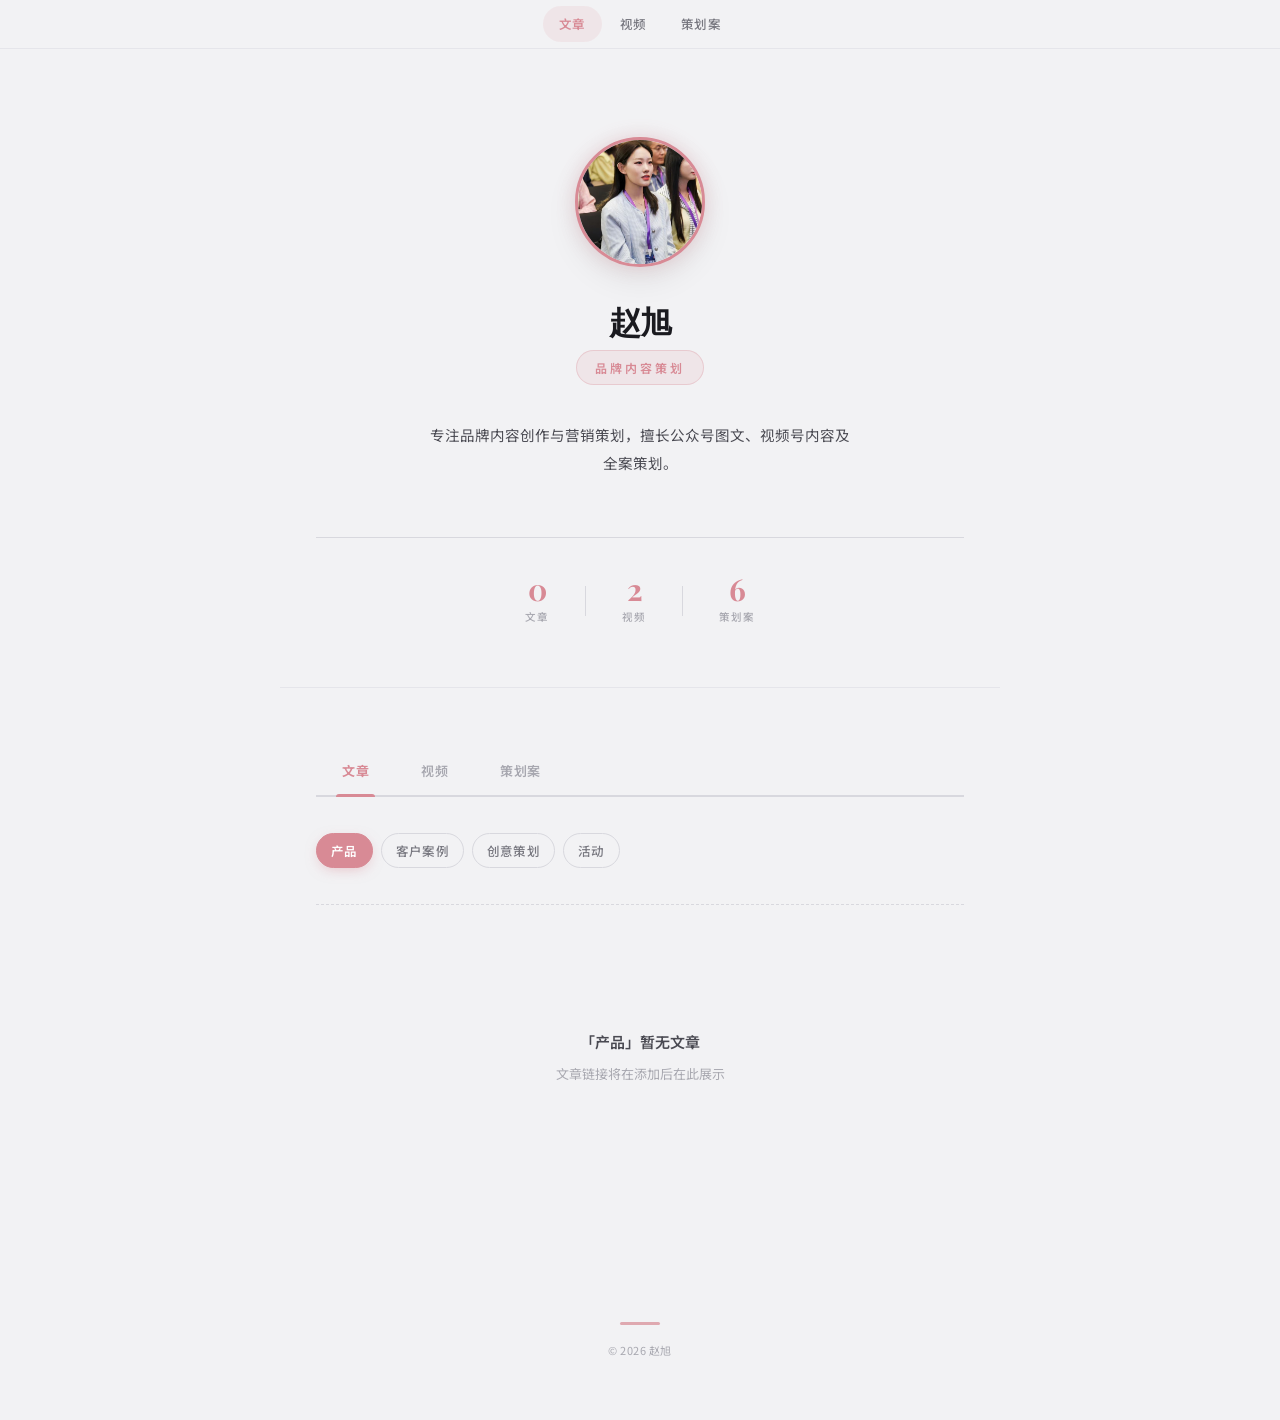
==== index.html @ 6a616c1f "文章模块改造为带4分类结构 数据结构（content.json）： - articles 数组 → articleCategories 数组 - 4 个分类：产品(product) / 客户案例(ca" ====
<!DOCTYPE html>
<html lang="zh-CN">
<head>
  <meta charset="UTF-8">
  <meta name="viewport" content="width=device-width, initial-scale=1.0">
  <meta name="theme-color" content="#F2F2F4">
  <meta name="color-scheme" content="light">
  <title>赵旭 — 个人作品集</title>
  <link rel="stylesheet" href="./css/style.css">
</head>
<body>

<!-- 导航栏 -->
<nav class="site-nav">
  <div class="site-nav__inner">
    <div class="site-nav__links" id="nav-links">
      <a href="#" class="active" data-section="articles">文章</a>
      <a href="#" data-section="videos">视频</a>
      <a href="#" data-section="plans">策划案</a>
    </div>
    <button class="site-nav__menu-btn" id="menu-btn" aria-label="菜单">
      <span></span><span></span><span></span>
    </button>
  </div>
</nav>

<!-- 个人介绍 -->
<header class="hero">
  <div class="hero__inner">
    <div class="hero__avatar" id="hero-avatar">
      <img src="" alt="赵旭" id="hero-avatar-img" style="display:none;">
      <span id="hero-avatar-text">赵</span>
    </div>
    <div class="hero__text">
      <h1 class="hero__name" id="hero-name">赵旭</h1>
      <p class="hero__title" id="hero-title">内容创作者</p>
    </div>
  </div>
  <p class="hero__bio" id="hero-bio">专注品牌内容创作与营销策划，擅长公众号图文、视频号内容及全案策划。</p>
  <div class="hero__stats">
    <div class="hero__stat">
      <span class="hero__stat-num" id="stat-articles">0</span>
      <span class="hero__stat-label">文章</span>
    </div>
    <div class="hero__stat-divider"></div>
    <div class="hero__stat">
      <span class="hero__stat-num" id="stat-videos">0</span>
      <span class="hero__stat-label">视频</span>
    </div>
    <div class="hero__stat-divider"></div>
    <div class="hero__stat">
      <span class="hero__stat-num" id="stat-plans">0</span>
      <span class="hero__stat-label">策划案</span>
    </div>
  </div>
</header>

<!-- 分割线 -->
<div class="divider"></div>

<!-- 主内容区 -->
<main class="main-content">

  <!-- 分类标签栏 -->
  <div class="tab-bar" id="tab-bar">
    <button class="tab-btn active" data-tab="articles">文章</button>
    <button class="tab-btn" data-tab="videos">视频</button>
    <button class="tab-btn" data-tab="plans">策划案</button>
  </div>

  <!-- 内容列表 -->
  <div class="content-section active" id="section-articles">
    <div class="subtab-bar" id="subtab-bar-articles"></div>
    <div class="content-grid" id="grid-articles"></div>
    <div class="empty-state" id="empty-articles">
      <h3 class="empty-state__title">暂无文章</h3>
      <p class="empty-state__desc">文章链接将在添加后在此展示</p>
    </div>
  </div>

  <div class="content-section" id="section-videos">
    <div class="content-grid content-grid--video" id="grid-videos"></div>
    <div class="empty-state" id="empty-videos">
      <h3 class="empty-state__title">暂无视频</h3>
      <p class="empty-state__desc">视频作品将在添加后在此展示</p>
    </div>
  </div>

  <div class="content-section" id="section-plans">
    <div class="content-grid" id="grid-plans"></div>
    <div class="empty-state" id="empty-plans">
      <h3 class="empty-state__title">暂无策划案</h3>
      <p class="empty-state__desc">策划案文档将在添加后在此展示</p>
    </div>
  </div>

</main>

<!-- 页脚 -->
<footer class="site-footer">
  <p>&copy; 2026 赵旭</p>
</footer>

<!-- 视频播放弹窗 -->
<div class="modal" id="video-modal">
  <div class="modal__overlay"></div>
  <div class="modal__container modal__container--video">
    <button class="modal__close" id="video-modal-close">&times;</button>
    <div class="modal__video-wrap">
      <video id="video-player" controls playsinline></video>
    </div>
    <div class="modal__info">
      <h3 class="modal__title" id="video-modal-title"></h3>
      <p class="modal__desc" id="video-modal-desc"></p>
    </div>
  </div>
</div>

<!-- PDF 查看弹窗 -->
<div class="modal" id="pdf-modal">
  <div class="modal__overlay"></div>
  <div class="modal__container modal__container--pdf">
    <button class="modal__close" id="pdf-modal-close">&times;</button>
    <div class="modal__pdf-wrap">
      <iframe id="pdf-viewer" title="PDF查看器"></iframe>
    </div>
    <div class="modal__info">
      <h3 class="modal__title" id="pdf-modal-title"></h3>
      <a class="modal__download-btn" id="pdf-download-btn" download>下载 PDF</a>
    </div>
  </div>
</div>

<script src="./js/app.js"></script>
</body>
</html>
---- css/style.css ----
@import url('https://fonts.googleapis.com/css2?family=Noto+Sans+SC:wght@300;400;500;600;700&family=Playfair+Display:ital,wght@0,500;0,600;0,700;1,400&display=swap');

/* ================================================
   赵旭个人作品集 — 浅灰 · 灰粉 · 莫兰迪
   配色灵感：pudding.cool 灰粉系
   ================================================ */
:root {
  /* 背景 — 浅灰（不用纯白，更柔和有层次） */
  --bg:           #F2F2F4;
  --bg-card:      #FFFFFF;
  --bg-hover:     #FAFAFC;
  --bg-tag:       #ECECF0;

  /* 文字 — 深色 */
  --text-1:       #1A1A1F;
  --text-2:       #4A4A52;
  --text-3:       #787880;
  --text-4:       #A8A8B0;

  /* 强调色 — 灰粉/脏粉 */
  --accent:       #D88A95;       /* 主灰粉（在浅底上稍深一些更显眼） */
  --accent-hover: #C77B86;       /* 深一点的灰粉 */
  --accent-soft:  rgba(216, 138, 149, 0.12);
  --accent-glow:  rgba(216, 138, 149, 0.30);
  --accent-light: #E8A4AE;       /* 浅一点的灰粉 */

  /* 边框 — 浅灰 */
  --border:       #D8D8DE;
  --border-light: #E5E5EA;

  /* 圆角 */
  --r-sm: 3px; --r-md: 8px; --r-lg: 12px;

  /* 间距 */
  --gap-xs: 4px; --gap-sm: 18px; --gap-md: 36px; --gap-lg: 60px; --gap-xl: 88px;

  /* 字体 */
  --font-sans: 'Noto Sans SC', -apple-system, BlinkMacSystemFont, 'Segoe UI', sans-serif;
  --font-display: 'Playfair Display', 'Noto Serif SC', Georgia, serif;

  --max-w: 720px;
  --nav-h: 48px;
}

*, *::before, *::after { margin: 0; padding: 0; box-sizing: border-box; }
html { scroll-behavior: smooth; font-size: 16px; }
body {
  font-family: var(--font-sans);
  background: var(--bg);
  color: var(--text-1);
  line-height: 1.75;
  -webkit-font-smoothing: antialiased;
  -moz-osx-font-smoothing: grayscale;
  min-height: 100vh;
}

/* ================================================
   导航 — 浅灰毛玻璃 + 灰粉品牌色
   ================================================ */
.site-nav {
  position: sticky; top: 0; z-index: 100;
  background: rgba(242, 242, 244, 0.88);
  backdrop-filter: blur(24px) saturate(180%);
  -webkit-backdrop-filter: blur(24px) saturate(180%);
  border-bottom: 1px solid var(--border-light);
}
.site-nav__inner {
  max-width: var(--max-w); margin: 0 auto;
  padding: 0 var(--gap-md); height: var(--nav-h);
  display: flex; align-items: center; justify-content: center;
  position: relative;
}
.site-nav__brand {
  font-size: 13px; font-weight: 700;
  color: var(--accent); text-decoration: none;
  letter-spacing: 1.5px;
  text-transform: uppercase;
}
.site-nav__links { display: flex; align-items: center; gap: 2px; }
.site-nav__links a {
  font-size: 12.5px; font-weight: 500;
  color: var(--text-3); text-decoration: none;
  padding: 7px 16px; border-radius: 999px;
  transition: all 0.25s cubic-bezier(0.4, 0, 0.2, 1);
  letter-spacing: 0.5px;
}
.site-nav__links a:hover { color: var(--text-1); }
.site-nav__links a.active {
  color: var(--accent); font-weight: 600;
  background: var(--accent-soft);
}

/* 汉堡菜单 */
.site-nav__menu-btn {
  display: none; flex-direction: column; gap: 5px;
  background: none; border: none; cursor: pointer; padding: 4px;
  position: absolute; right: var(--gap-md); top: 50%; transform: translateY(-50%);
}
.site-nav__menu-btn span {
  display: block; width: 16px; height: 1.5px;
  background: var(--accent); border-radius: 1px;
  transition: all 0.25s;
}

/* ================================================
   Hero — 居中 · 大头像 · 灰粉点缀
   ================================================ */
.hero {
  max-width: var(--max-w); margin: 0 auto;
  padding: var(--gap-xl) var(--gap-md) var(--gap-lg);
  text-align: center;
  position: relative;
}
.hero__avatar {
  width: 130px; height: 130px; border-radius: 50%;
  overflow: hidden;
  margin: 0 auto var(--gap-md);
  border: 3px solid var(--accent);
  box-shadow: 0 0 18px rgba(216, 138, 149, 0.30), 0 12px 32px rgba(0, 0, 0, 0.08);
  background: var(--bg-tag);
  display: flex; align-items: center; justify-content: center;
  flex-shrink: 0;
  transition: transform 0.4s cubic-bezier(0.34, 1.56, 0.64, 1), box-shadow 0.4s ease;
  position: relative;
}
.hero__avatar:hover {
  transform: scale(1.05);
  box-shadow: 0 0 28px rgba(216, 138, 149, 0.45), 0 18px 40px rgba(0, 0, 0, 0.12);
}
.hero__avatar img {
  width: 100%; height: 100%; object-fit: cover; display: block;
}
.hero__avatar span {
  font-size: 38px; font-weight: 600; color: var(--text-3);
  font-family: var(--font-display);
}
.hero__name {
  font-size: 32px; font-weight: 700; letter-spacing: -0.8px;
  line-height: 1.15; margin-bottom: 10px;
  font-family: var(--font-display);
  color: var(--text-1);
}
.hero__title {
  font-size: 12px; font-weight: 600; color: var(--accent);
  letter-spacing: 3px;
  text-transform: uppercase;
  margin-bottom: var(--gap-md);
  display: inline-block;
  padding: 6px 18px;
  background: var(--accent-soft);
  border-radius: 999px;
  border: 1px solid var(--accent-glow);
}
.hero__bio {
  font-size: 14.5px; line-height: 1.95; color: var(--text-2);
  max-width: 420px;
  margin: 0 auto;
}
.hero__stats {
  display: flex; align-items: center; justify-content: center; gap: var(--gap-md);
  margin-top: var(--gap-lg);
  padding-top: var(--gap-md);
  border-top: 1px solid var(--border);
}
.hero__stat {
  display: flex; flex-direction: column; align-items: center; gap: 4px;
}
.hero__stat-num {
  font-size: 30px; font-weight: 700; color: var(--accent);
  letter-spacing: -1.5px; line-height: 1;
  font-family: var(--font-display);
}
.hero__stat-label {
  font-size: 10.5px; color: var(--text-4); font-weight: 500;
  letter-spacing: 1px;
  text-transform: uppercase;
}
.hero__stat-divider {
  width: 1px; height: 30px; background: var(--border);
}

/* 分割线 */
.divider {
  max-width: var(--max-w); margin: 0 auto;
  padding: 0 var(--gap-md);
  border-top: 1px solid var(--border-light);
}

/* ================================================
   标签栏
   ================================================ */
.main-content {
  max-width: var(--max-w); margin: 0 auto;
  padding: 0 var(--gap-md) var(--gap-xl);
}
.tab-bar {
  display: flex; gap: 0;
  margin-top: var(--gap-lg); margin-bottom: var(--gap-md);
  border-bottom: 2px solid var(--border);
}
.tab-btn {
  padding: 13px 26px 15px;
  border: none; background: none;
  font-size: 13px; font-weight: 600;
  color: var(--text-4); cursor: pointer;
  transition: all 0.25s cubic-bezier(0.4, 0, 0.2, 1);
  font-family: var(--font-sans);
  position: relative; letter-spacing: 0.5px;
}
.tab-btn:hover { color: var(--text-2); }
.tab-btn.active {
  color: var(--accent); font-weight: 700;
}
.tab-btn.active::after {
  content: ''; position: absolute;
  bottom: -2px; left: 20px; right: 20px;
  height: 3px; background: var(--accent);
  border-radius: 3px 3px 0 0;
}

/* ================================================
   文章二级分类 tab
   ================================================ */
.subtab-bar {
  display: flex; flex-wrap: wrap; gap: 8px;
  margin-top: var(--gap-md); margin-bottom: var(--gap-md);
  padding-bottom: var(--gap-md);
  border-bottom: 1px dashed var(--border);
}
.subtab-btn {
  display: inline-flex; align-items: center; gap: 6px;
  padding: 7px 14px;
  border: 1px solid var(--border);
  background: var(--card-bg);
  border-radius: 999px;
  font-size: 12.5px; font-weight: 500;
  color: var(--text-3); cursor: pointer;
  font-family: var(--font-sans);
  letter-spacing: 0.3px;
  transition: all 0.22s cubic-bezier(0.4, 0, 0.2, 1);
}
.subtab-btn:hover {
  color: var(--text-1);
  border-color: var(--text-4);
}
.subtab-btn.active {
  color: #fff;
  background: var(--accent);
  border-color: var(--accent);
  font-weight: 600;
  box-shadow: 0 4px 14px -4px rgba(216, 138, 149, 0.55);
}
.subtab-btn__count {
  display: inline-flex; align-items: center; justify-content: center;
  min-width: 18px; height: 18px; padding: 0 5px;
  font-size: 10.5px; font-weight: 700;
  border-radius: 999px;
  background: rgba(0, 0, 0, 0.06);
  color: var(--text-3);
}
.subtab-btn.active .subtab-btn__count {
  background: rgba(255, 255, 255, 0.32);
  color: #fff;
}

/* ================================================
   内容区
   ================================================ */
.content-section { display: none; }
.content-section.active { display: block; animation: fadeIn 0.4s ease-out; }
@keyframes fadeIn {
  from { opacity: 0; transform: translateY(10px); }
  to   { opacity: 1; transform: translateY(0); }
}
.content-grid {
  display: flex; flex-direction: column; gap: 0;
}
.content-grid--video {
  display: grid;
  grid-template-columns: repeat(2, 1fr);
  gap: var(--gap-sm);
}

/* ================================================
   文章卡片
   ================================================ */
.article-card {
  display: flex; align-items: flex-start; gap: var(--gap-sm);
  padding: calc(var(--gap-sm) + 4px) 0;
  border-bottom: 1px solid var(--border-light);
  cursor: pointer; transition: all 0.25s cubic-bezier(0.4, 0, 0.2, 1);
  text-decoration: none; color: inherit;
}
.article-card:last-child { border-bottom: none; }
.article-card:hover {
  background: var(--bg-hover);
  margin: 0 calc(-1 * var(--gap-sm));
  padding-left: var(--gap-sm);
  padding-right: var(--gap-sm);
  border-radius: var(--r-sm);
  border-color: transparent;
  box-shadow: 0 4px 16px rgba(216, 138, 149, 0.10);
}
.article-card__cover {
  width: 76px; height: 76px; border-radius: var(--r-sm);
  background: linear-gradient(135deg, var(--bg-tag), rgba(216, 138, 149, 0.06));
  display: flex; align-items: center; justify-content: center;
  font-size: 22px; flex-shrink: 0; overflow: hidden;
  border: 1px solid var(--border-light);
}
.article-card__cover img {
  width: 100%; height: 100%; object-fit: cover;
}
.article-card__body { flex: 1; min-width: 0; }
.article-card__title {
  font-size: 14.5px; font-weight: 600; line-height: 1.55;
  margin-bottom: 5px; color: var(--text-1);
  transition: color 0.2s;
}
.article-card:hover .article-card__title { color: var(--accent); }
.article-card__desc {
  font-size: 12.5px; color: var(--text-3); line-height: 1.65;
  overflow: hidden; display: -webkit-box; -webkit-line-clamp: 2; -webkit-box-orient: vertical;
}
.article-card__date {
  font-size: 11px; color: var(--accent); margin-top: 8px;
  letter-spacing: 0.3px;
  font-weight: 600;
}
.article-card__arrow {
  font-size: 18px; color: var(--accent); flex-shrink: 0;
  margin-top: 22px; opacity: 0.5;
  transition: all 0.3s cubic-bezier(0.4, 0, 0.2, 1);
}
.article-card:hover .article-card__arrow { opacity: 1; transform: translateX(4px); }

/* ================================================
   视频卡片
   ================================================ */
.video-card {
  background: var(--bg-card);
  border-radius: var(--r-md);
  overflow: hidden; cursor: pointer;
  transition: all 0.3s cubic-bezier(0.4, 0, 0.2, 1);
  border: 1px solid var(--border-light);
}
.video-card:hover {
  border-color: var(--accent);
  box-shadow: 0 8px 28px rgba(0, 0, 0, 0.06), 0 0 0 1px var(--accent), 0 0 24px rgba(216, 138, 149, 0.15);
  transform: translateY(-4px);
}
.video-card__preview {
  position: relative; aspect-ratio: 16/9;
  background: linear-gradient(135deg, var(--bg-tag), rgba(216, 138, 149, 0.05)); overflow: hidden;
}
.video-card__preview img { width: 100%; height: 100%; object-fit: cover; }
.video-card__play {
  position: absolute; top: 50%; left: 50%; transform: translate(-50%, -50%);
  width: 52px; height: 52px; border-radius: 50%;
  background: var(--accent);
  display: flex; align-items: center; justify-content: center;
  box-shadow: 0 4px 20px rgba(216, 138, 149, 0.45);
  transition: all 0.3s cubic-bezier(0.4, 0, 0.2, 1);
}
.video-card__play::after {
  content: ''; display: block;
  width: 0; height: 0; border-style: solid;
  border-width: 9px 0 9px 16px;
  border-color: transparent transparent transparent #fff;
  margin-left: 3px;
}
.video-card:hover .video-card__play {
  transform: translate(-50%, -50%) scale(1.15);
  background: var(--accent-hover);
  box-shadow: 0 6px 28px rgba(216, 138, 149, 0.55);
}
.video-card__duration {
  position: absolute; bottom: 8px; right: 8px;
  background: var(--accent); color: #fff;
  font-size: 11px; font-weight: 700; padding: 3px 8px;
  border-radius: 3px; letter-spacing: 0.3px;
}
.video-card__body { padding: 14px 16px 16px; }
.video-card__title {
  font-size: 13.5px; font-weight: 600; line-height: 1.5;
  overflow: hidden; display: -webkit-box; -webkit-line-clamp: 2; -webkit-box-orient: vertical;
  margin-bottom: 6px;
  color: var(--text-1);
}
.video-card__date { font-size: 11px; color: var(--accent); font-weight: 600; letter-spacing: 0.3px; }

/* ================================================
   策划案卡片
   ================================================ */
.plan-card {
  display: flex; align-items: center; gap: var(--gap-sm);
  padding: calc(var(--gap-sm) + 4px) 0;
  border-bottom: 1px solid var(--border-light);
  cursor: pointer; transition: all 0.25s cubic-bezier(0.4, 0, 0.2, 1);
}
.plan-card:last-child { border-bottom: none; }
.plan-card:hover {
  background: var(--bg-hover);
  margin: 0 calc(-1 * var(--gap-sm));
  padding-left: var(--gap-sm);
  padding-right: var(--gap-sm);
  border-radius: var(--r-sm);
  border-color: transparent;
  box-shadow: 0 4px 16px rgba(216, 138, 149, 0.08);
}
.plan-card__icon {
  width: 44px; height: 44px; border-radius: var(--r-sm);
  background: linear-gradient(135deg, var(--accent-soft), rgba(216, 138, 149, 0.10));
  display: flex; align-items: center; justify-content: center;
  font-size: 17px; flex-shrink: 0;
  transition: all 0.25s;
  border: 1px solid var(--accent-glow);
}
.plan-card:hover .plan-card__icon { background: var(--accent-soft); border-color: var(--accent); transform: scale(1.05); }
.plan-card__body { flex: 1; min-width: 0; }
.plan-card__title {
  font-size: 14.5px; font-weight: 600; line-height: 1.45;
  overflow: hidden; white-space: nowrap; text-overflow: ellipsis;
  transition: color 0.2s;
  color: var(--text-1);
}
.plan-card:hover .plan-card__title { color: var(--accent); }
.plan-card__desc {
  font-size: 12.5px; color: var(--text-3); line-height: 1.5;
  overflow: hidden; white-space: nowrap; text-overflow: ellipsis;
}
.plan-card__meta { flex-shrink: 0; display: flex; flex-direction: column; align-items: flex-end; gap: 5px; }
.plan-card__date { font-size: 11px; color: var(--accent); font-weight: 600; letter-spacing: 0.3px; }
.plan-card__badge {
  font-size: 9.5px; font-weight: 800; letter-spacing: 1.2px;
  color: #fff; background: var(--accent);
  padding: 4px 12px; border-radius: 999px;
  text-transform: uppercase;
  box-shadow: 0 2px 8px rgba(216, 138, 149, 0.35);
}
.plan-card__arrow {
  font-size: 18px; color: var(--accent); flex-shrink: 0;
  opacity: 0.4; transition: all 0.3s cubic-bezier(0.4, 0, 0.2, 1);
}
.plan-card:hover .plan-card__arrow { opacity: 1; transform: translateX(4px); }

/* ================================================
   空状态
   ================================================ */
.empty-state {
  text-align: center; padding: var(--gap-xl) var(--gap-md);
}
.empty-state__title {
  font-size: 15px; font-weight: 600;
  margin-bottom: 8px; color: var(--text-2);
}
.empty-state__desc {
  font-size: 13px; color: var(--text-4);
}

/* ================================================
   弹窗
   ================================================ */
.modal {
  display: none; position: fixed; inset: 0;
  z-index: 200; align-items: center; justify-content: center;
  padding: var(--gap-md);
}
.modal.show { display: flex !important; }
.modal__overlay {
  position: absolute; inset: 0;
  background: rgba(40, 40, 50, 0.45);
  backdrop-filter: blur(12px);
  -webkit-backdrop-filter: blur(12px);
}
.modal__container {
  position: relative; z-index: 1;
  background: var(--bg-card);
  border-radius: var(--r-lg);
  width: 100%; max-width: 760px;
  animation: modalIn 0.35s cubic-bezier(0.4, 0, 0.2, 1);
  box-shadow: 0 32px 80px rgba(0, 0, 0, 0.18), 0 0 0 1px var(--border-light);
  overflow: hidden;
}
.modal__container--pdf { max-width: 860px; }
@keyframes modalIn {
  from { transform: translateY(20px) scale(0.97); opacity: 0; }
  to   { transform: translateY(0) scale(1); opacity: 1; }
}
.modal__close {
  position: absolute; top: 12px; right: 12px; z-index: 10;
  width: 36px; height: 36px; border-radius: 50%;
  background: var(--accent); border: none;
  color: #fff; font-size: 18px;
  cursor: pointer; transition: all 0.2s;
  display: flex; align-items: center; justify-content: center;
  box-shadow: 0 2px 12px rgba(216, 138, 149, 0.35);
}
.modal__close:hover { background: var(--accent-hover); transform: scale(1.1); }
.modal__video-wrap { width: 100%; aspect-ratio: 16/9; background: #000; }
.modal__video-wrap video { width: 100%; height: 100%; object-fit: contain; }
.modal__pdf-wrap { width: 100%; height: 72vh; background: #f5f5f7; }
.modal__pdf-wrap iframe { width: 100%; height: 100%; border: none; }
.modal__info {
  padding: var(--gap-sm) var(--gap-md);
  border-top: 1px solid var(--border-light);
  display: flex; align-items: center; justify-content: space-between;
}
.modal__title {
  font-size: 14px; font-weight: 600;
  overflow: hidden; white-space: nowrap; text-overflow: ellipsis;
  color: var(--text-1);
}
.modal__desc { font-size: 13px; color: var(--text-3); }
.modal__download-btn {
  display: inline-flex; align-items: center; gap: 4px;
  padding: 8px 20px; border-radius: 999px;
  font-size: 12px; font-weight: 700;
  background: var(--accent); color: #fff;
  text-decoration: none; transition: all 0.25s;
  white-space: nowrap; letter-spacing: 0.5px;
  box-shadow: 0 2px 12px rgba(216, 138, 149, 0.35);
}
.modal__download-btn:hover {
  background: var(--accent-hover);
  box-shadow: 0 4px 20px rgba(216, 138, 149, 0.5);
  transform: translateY(-1px);
}

/* ================================================
   页脚
   ================================================ */
.site-footer {
  max-width: var(--max-w); margin: 0 auto;
  padding: var(--gap-lg) var(--gap-md);
  color: var(--text-4); font-size: 11px;
  text-align: center;
  letter-spacing: 0.5px;
}
.site-footer::before {
  content: '';
  display: block;
  width: 40px; height: 3px;
  background: var(--accent);
  border-radius: 2px;
  margin: 0 auto 16px;
  opacity: 0.7;
}

/* ================================================
   响应式 — 多断点精细适配
   断点策略：
   - ≤480px: 小手机（紧凑布局）
   - 481-768px: 标准手机/大手机（单列视频）
   - 769-1024px: 平板（视频2列、加宽容器）
   - ≥1025px: 桌面（容器居中 720px）
   ================================================ */

/* ---- 平板及以下：导航变汉堡菜单 ---- */
@media (max-width: 768px) {
  :root {
    --max-w: 100%;
    --gap-xl: 56px;
    --gap-lg: 40px;
    --gap-md: 22px;
    --gap-sm: 14px;
    --nav-h: 50px;
  }
  .main-content { padding: 0 var(--gap-sm) var(--gap-xl); }
  .hero { padding: var(--gap-lg) var(--gap-sm) var(--gap-md); }
  .divider { padding: 0 var(--gap-sm); }

  /* 导航移动端 — 汉堡菜单 */
  .site-nav__links {
    display: none; position: absolute;
    top: var(--nav-h); left: 0; right: 0;
    background: rgba(242, 242, 244, 0.98);
    backdrop-filter: blur(24px);
    -webkit-backdrop-filter: blur(24px);
    flex-direction: column; padding: 12px 20px;
    border-bottom: 1px solid var(--border);
    box-shadow: 0 8px 24px rgba(0, 0, 0, 0.05);
  }
  .site-nav__links.open { display: flex; }
  .site-nav__links a { padding: 13px 4px; width: 100%; border-radius: 0; font-size: 14px; }
  .site-nav__links a:not(:last-child) { border-bottom: 1px solid var(--border-light); }
  .site-nav__links a.active { background: transparent; color: var(--accent); }
  .site-nav__menu-btn { display: flex; }

  /* Hero 移动端 */
  .hero__avatar { width: 110px; height: 110px; border-width: 2.5px; }
  .hero__avatar span { font-size: 32px; }
  .hero__name { font-size: 26px; }
  /* bio 字号随屏宽自适应，保证 28 字单行不换行 */
  .hero__bio {
    font-size: clamp(12px, 3.4vw, 13.5px);
    letter-spacing: -0.3px;
    line-height: 1.7;
    white-space: nowrap;          /* 强制单行 */
    max-width: none;             /* 移除 420px 限制 */
  }
  .hero__stats { gap: var(--gap-md); flex-wrap: wrap; }
  .hero__stat-num { font-size: 26px; }

  /* 视频单列 */
  .content-grid--video { grid-template-columns: 1fr; }

  /* 文章卡片移动端 */
  .article-card__cover { width: 64px; height: 64px; }
  .article-card__title { font-size: 14px; }
  .article-card__arrow { display: none; }

  /* 策划案移动端 */
  .plan-card__icon { width: 40px; height: 40px; font-size: 16px; }
  .plan-card__arrow { display: none; }

  /* 标签栏 — 平铺宽度 */
  .tab-btn { flex: 1; padding: 13px 12px 15px; }

  /* 弹窗全屏 */
  .modal { padding: 0; }
  .modal__container {
    max-width: 100%;
    border-radius: 0;
    height: 100vh;
  }
  .modal__container--video { height: auto; }
  .modal__info { padding: 14px 16px; flex-direction: column; align-items: flex-start; gap: 10px; }
  .modal__title { font-size: 15px; white-space: normal; }

  /* 二级分类 tab 移动端 */
  .subtab-bar { gap: 6px; margin-top: var(--gap-md); }
  .subtab-btn { padding: 6px 12px; font-size: 12px; }
  .subtab-btn__count { min-width: 16px; height: 16px; font-size: 10px; }
}

/* ---- 小手机（≤480px）— 更紧凑 ---- */
@media (max-width: 480px) {
  :root {
    --gap-xl: 44px;
    --gap-lg: 32px;
    --gap-md: 18px;
    --gap-sm: 12px;
    --nav-h: 48px;
  }
  /* 头像更小 */
  .hero__avatar { width: 96px; height: 96px; border-width: 2px; }
  .hero__avatar span { font-size: 28px; }
  .hero__name { font-size: 23px; letter-spacing: -0.5px; }
  .hero__title { font-size: 11px; padding: 5px 14px; letter-spacing: 2.5px; }
  /* 小手机更紧凑 — bio 28字必须单行不换行，字号继续缩 */
  .hero__bio {
    font-size: clamp(11px, 3.4vw, 12.5px);
    letter-spacing: -0.4px;
    line-height: 1.65;
    white-space: nowrap;
    max-width: none;
  }
  .hero__stat-num { font-size: 22px; }
  .hero__stat-label { font-size: 10px; }
  .hero__stats { gap: var(--gap-sm); }

  /* 导航品牌名稍小 */
  .site-nav__brand { font-size: 12px; letter-spacing: 1.2px; }
  .site-nav__inner { padding: 0 var(--gap-sm); }

  /* 标签栏字体 */
  .tab-btn { font-size: 12.5px; padding: 11px 8px 13px; letter-spacing: 0.3px; }
  .tab-btn.active::after { left: 12px; right: 12px; }

  /* 文章卡片紧凑 */
  .article-card { padding: 14px 0; gap: 12px; }
  .article-card__cover { width: 56px; height: 56px; }
  .article-card__title { font-size: 13.5px; line-height: 1.5; }
  .article-card__desc { font-size: 12px; -webkit-line-clamp: 2; }
  .article-card__date { font-size: 10.5px; }

  /* 视频卡片紧凑 */
  .video-card__body { padding: 11px 12px 13px; }
  .video-card__title { font-size: 13px; }
  .video-card__date { font-size: 10.5px; }
  .video-card__play { width: 44px; height: 44px; }
  .video-card__play::after { border-width: 7px 0 7px 12px; }
  .video-card__duration { font-size: 10px; padding: 2px 6px; bottom: 6px; right: 6px; }

  /* 策划案卡片紧凑 */
  .plan-card { padding: 14px 0; gap: 12px; }
  .plan-card__icon { width: 36px; height: 36px; font-size: 15px; }
  .plan-card__title { font-size: 13.5px; }
  .plan-card__desc { font-size: 12px; }
  .plan-card__date { font-size: 10.5px; }
  .plan-card__badge { font-size: 9px; padding: 3px 9px; }

  /* 弹窗 — 顶部关闭按钮稍小 */
  .modal__close { width: 32px; height: 32px; font-size: 16px; top: 10px; right: 10px; }
  .modal__download-btn { font-size: 11.5px; padding: 7px 16px; }

  /* 页脚 */
  .site-footer { font-size: 10.5px; }
  .site-footer::before { width: 32px; margin-bottom: 12px; }
}

/* ---- 标准手机（481-768px） ---- */
@media (min-width: 481px) and (max-width: 768px) {
  .hero__avatar { width: 120px; height: 120px; }
  .hero__avatar span { font-size: 34px; }
  .hero__name { font-size: 28px; }
}

/* ---- 平板（769-1024px）— 视频2列，容器稍宽 ---- */
@media (min-width: 769px) and (max-width: 1024px) {
  :root { --max-w: 760px; }
  .content-grid--video { grid-template-columns: repeat(2, 1fr); }
}

/* ---- 桌面（≥1025px）— 容器居中 ---- */
@media (min-width: 1025px) {
  :root { --max-w: 720px; }
}

/* ---- 大桌面（≥1440px）— 留白更宽舒 ---- */
@media (min-width: 1440px) {
  :root {
    --gap-xl: 100px;
    --gap-lg: 68px;
    --gap-md: 40px;
  }
}

/* ================================================
   细节微交互 — 灰粉色调
   ================================================ */

::selection {
  background: var(--accent);
  color: #fff;
}

::-webkit-scrollbar { width: 5px; }
::-webkit-scrollbar-track { background: transparent; }
::-webkit-scrollbar-thumb {
  background: var(--accent);
  border-radius: 3px;
  opacity: 0.6;
}
::-webkit-scrollbar-thumb:hover { background: var(--accent-hover); }

/* 头像脉冲光环动画 */
@keyframes pulse-ring {
  0% { box-shadow: 0 0 0 0 rgba(216, 138, 149, 0.35), 0 12px 32px rgba(0, 0, 0, 0.08); }
  70% { box-shadow: 0 0 0 12px rgba(216, 138, 149, 0), 0 12px 32px rgba(0, 0, 0, 0.08); }
  100% { box-shadow: 0 0 0 0 rgba(216, 138, 149, 0), 0 12px 32px rgba(0, 0, 0, 0.08); }
}
.hero__avatar {
  animation: pulse-ring 2.5s ease-out infinite;
}
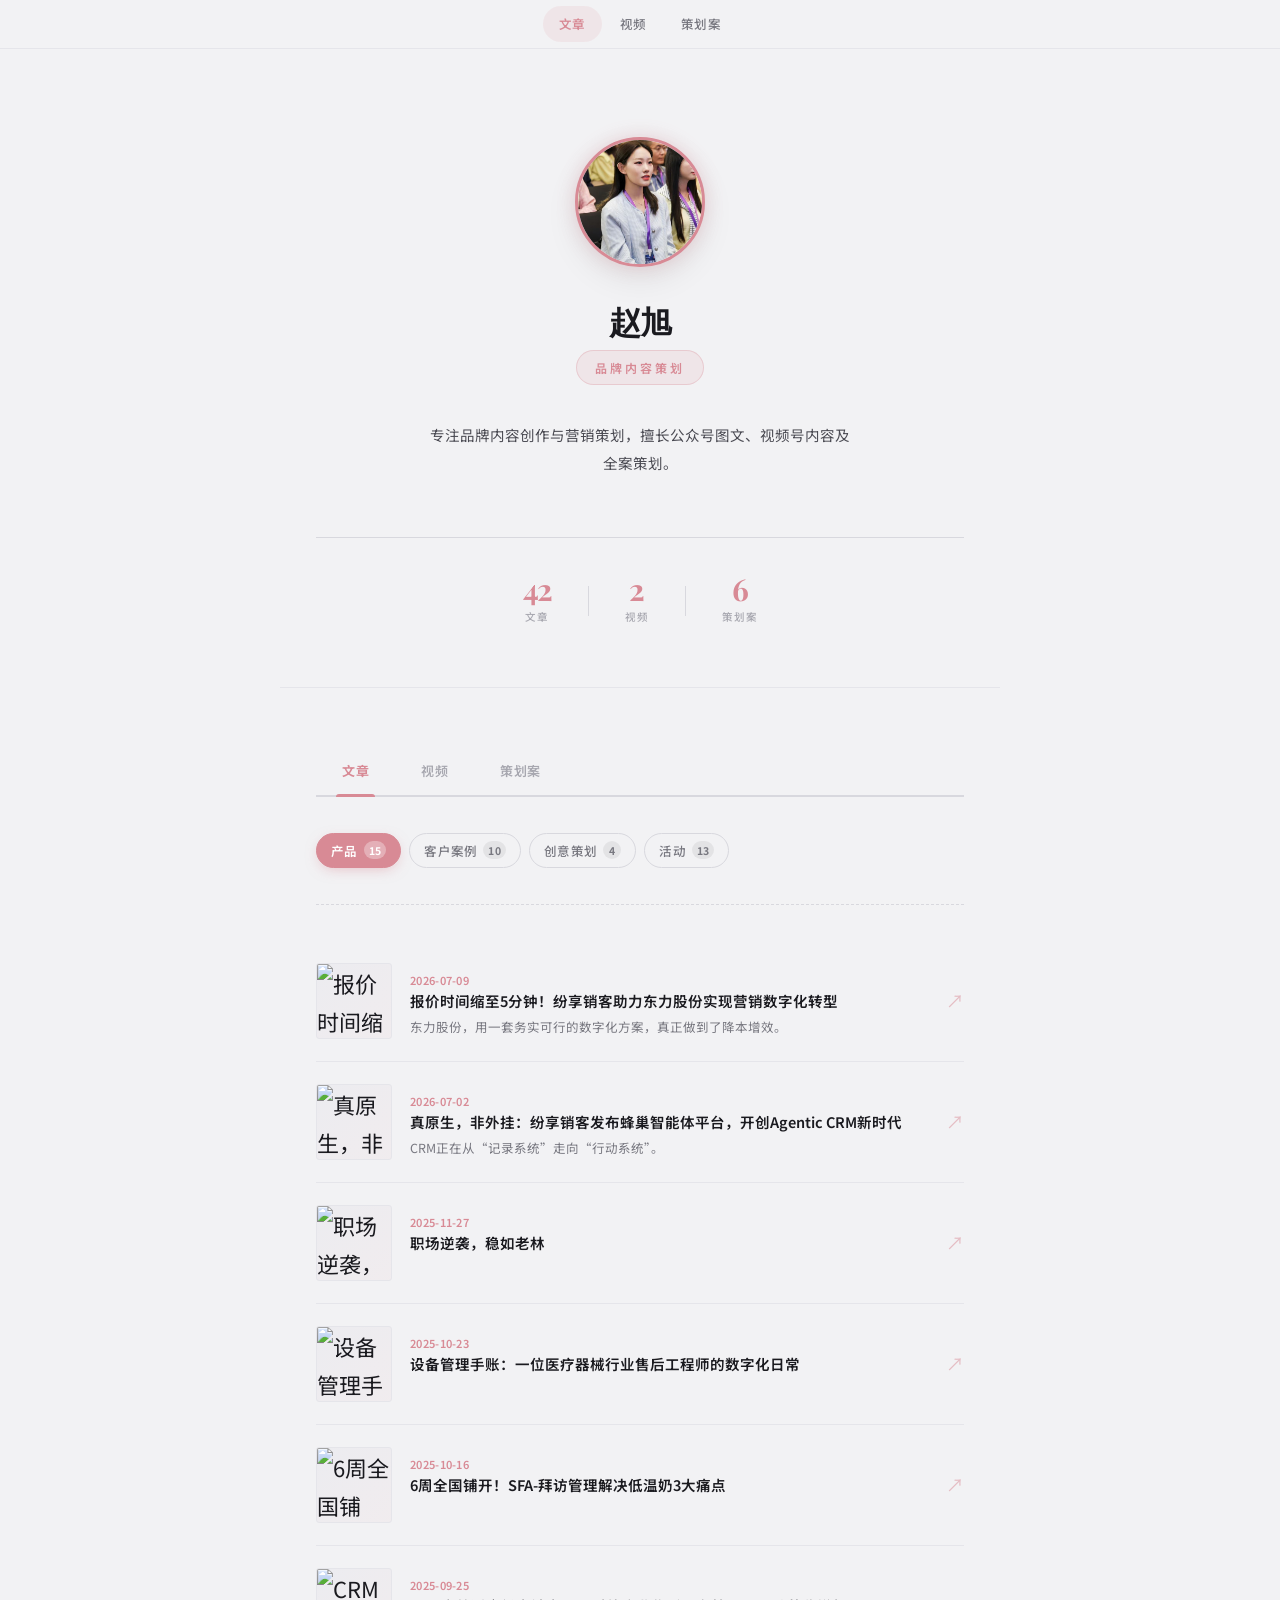
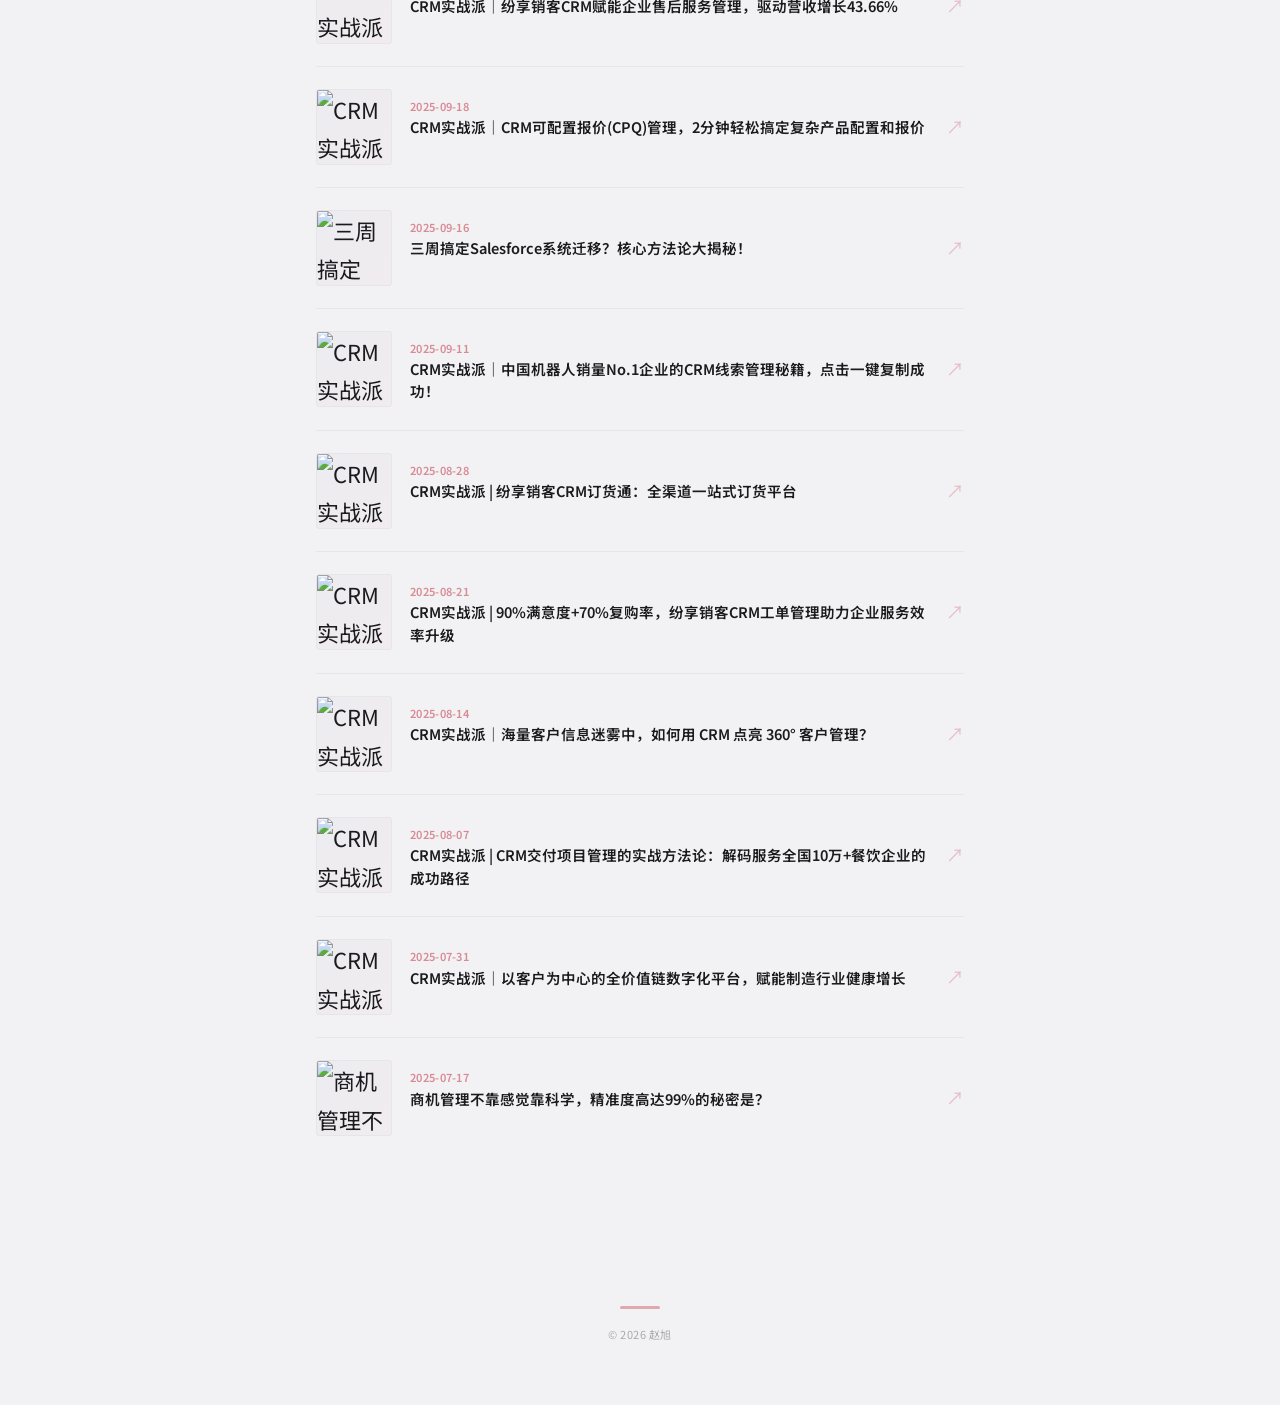
==== commit 610de75f: "修复文章模块显示「暂无文章」问题 — CDN 缓存导致 问题： - 仓库里 content.json 已是 42 篇文章的最新版 - raw.githubusercontent.com 验证也是新版（" ====
--- a/index.html
+++ b/index.html
@@ -5,8 +5,11 @@
   <meta name="viewport" content="width=device-width, initial-scale=1.0">
   <meta name="theme-color" content="#F2F2F4">
   <meta name="color-scheme" content="light">
+  <meta http-equiv="Cache-Control" content="no-cache, no-store, must-revalidate">
+  <meta http-equiv="Pragma" content="no-cache">
+  <meta http-equiv="Expires" content="0">
   <title>赵旭 — 个人作品集</title>
-  <link rel="stylesheet" href="./css/style.css">
+  <link rel="stylesheet" href="./css/style.css?v=20260709">
 </head>
 <body>
 
@@ -131,6 +134,6 @@
   </div>
 </div>
 
-<script src="./js/app.js"></script>
+<script src="./js/app.js?v=20260709a"></script>
 </body>
 </html>
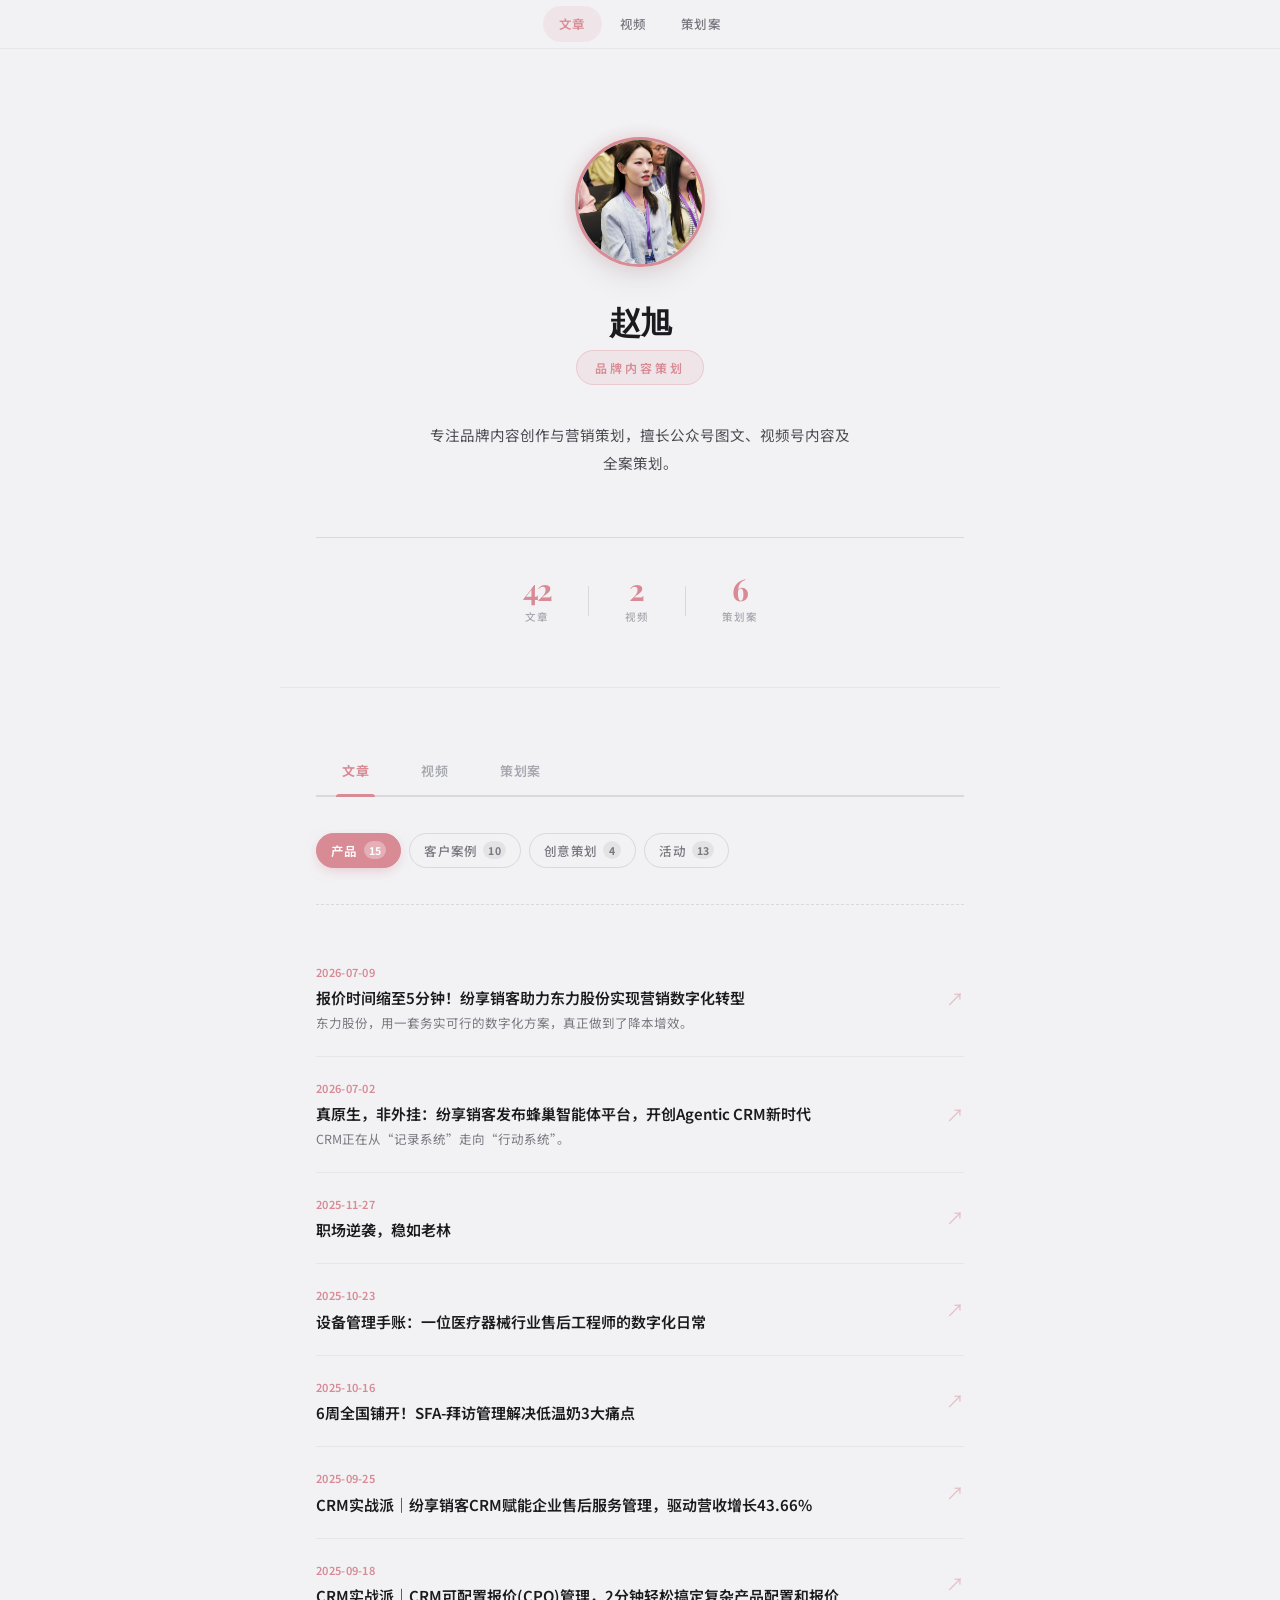
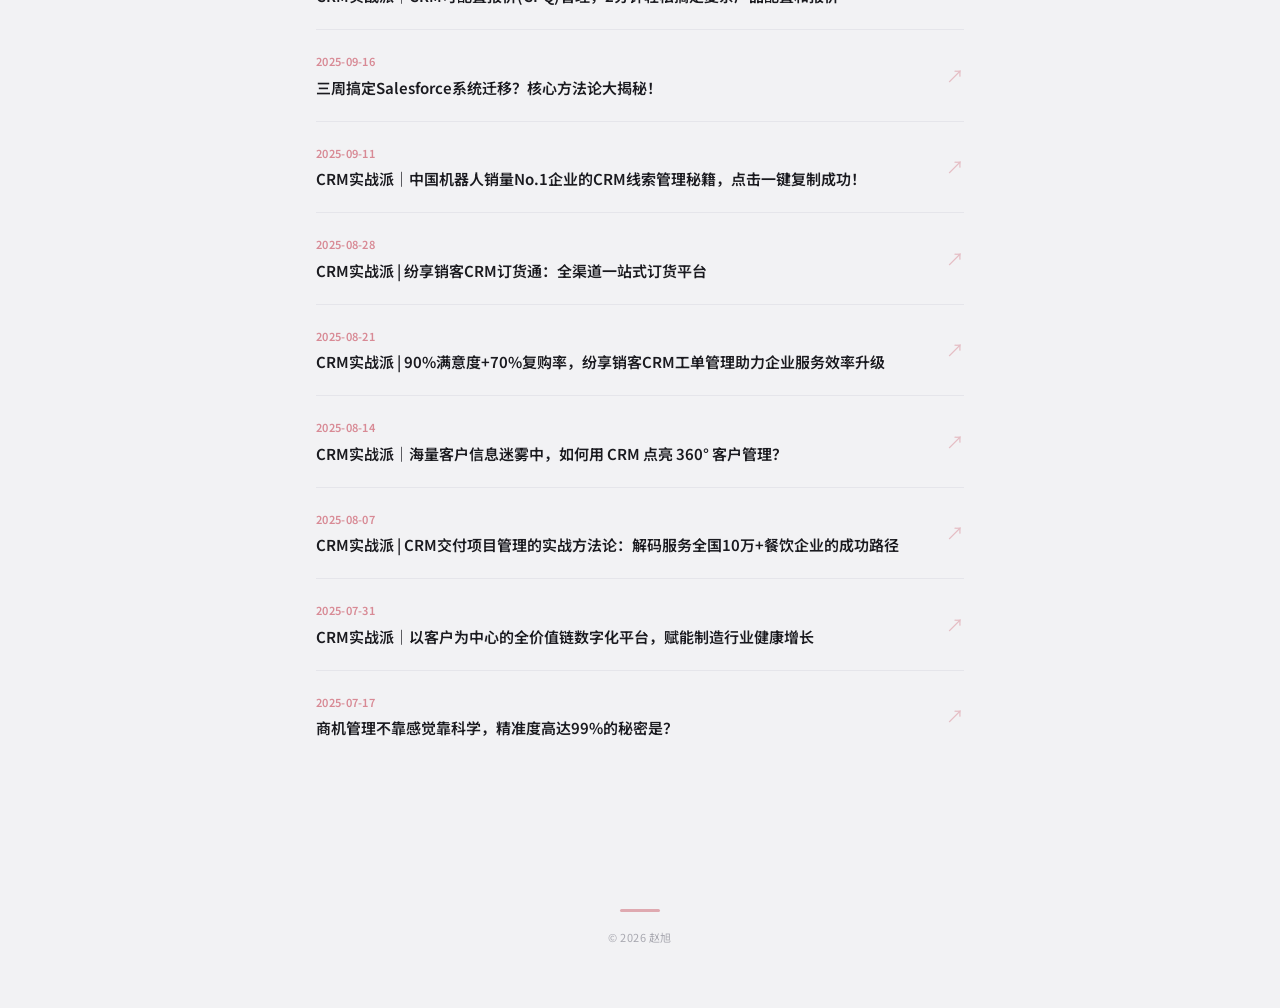
==== commit 6850e8fc: "去掉文章卡片左侧封面图 用户反馈：公众号文章封面图显示不出来，反而影响美观，要求去掉  修改： 1. app.js renderArticles() — 移除 article-card__cover " ====
--- a/index.html
+++ b/index.html
@@ -9,7 +9,7 @@
   <meta http-equiv="Pragma" content="no-cache">
   <meta http-equiv="Expires" content="0">
   <title>赵旭 — 个人作品集</title>
-  <link rel="stylesheet" href="./css/style.css?v=20260709">
+  <link rel="stylesheet" href="./css/style.css?v=20260709b">
 </head>
 <body>
 
@@ -134,6 +134,6 @@
   </div>
 </div>
 
-<script src="./js/app.js?v=20260709a"></script>
+<script src="./js/app.js?v=20260709b"></script>
 </body>
 </html>
--- a/css/style.css
+++ b/css/style.css
@@ -285,7 +285,7 @@
    文章卡片
    ================================================ */
 .article-card {
-  display: flex; align-items: flex-start; gap: var(--gap-sm);
+  display: flex; align-items: center; gap: var(--gap-sm);
   padding: calc(var(--gap-sm) + 4px) 0;
   border-bottom: 1px solid var(--border-light);
   cursor: pointer; transition: all 0.25s cubic-bezier(0.4, 0, 0.2, 1);
@@ -301,35 +301,26 @@
   border-color: transparent;
   box-shadow: 0 4px 16px rgba(216, 138, 149, 0.10);
 }
-.article-card__cover {
-  width: 76px; height: 76px; border-radius: var(--r-sm);
-  background: linear-gradient(135deg, var(--bg-tag), rgba(216, 138, 149, 0.06));
-  display: flex; align-items: center; justify-content: center;
-  font-size: 22px; flex-shrink: 0; overflow: hidden;
-  border: 1px solid var(--border-light);
-}
-.article-card__cover img {
-  width: 100%; height: 100%; object-fit: cover;
-}
 .article-card__body { flex: 1; min-width: 0; }
 .article-card__title {
-  font-size: 14.5px; font-weight: 600; line-height: 1.55;
-  margin-bottom: 5px; color: var(--text-1);
+  font-size: 15px; font-weight: 600; line-height: 1.55;
+  color: var(--text-1);
   transition: color 0.2s;
 }
 .article-card:hover .article-card__title { color: var(--accent); }
 .article-card__desc {
   font-size: 12.5px; color: var(--text-3); line-height: 1.65;
+  margin-top: 4px;
   overflow: hidden; display: -webkit-box; -webkit-line-clamp: 2; -webkit-box-orient: vertical;
 }
 .article-card__date {
-  font-size: 11px; color: var(--accent); margin-top: 8px;
+  font-size: 11px; color: var(--accent); margin-bottom: 4px;
   letter-spacing: 0.3px;
   font-weight: 600;
 }
 .article-card__arrow {
   font-size: 18px; color: var(--accent); flex-shrink: 0;
-  margin-top: 22px; opacity: 0.5;
+  opacity: 0.5;
   transition: all 0.3s cubic-bezier(0.4, 0, 0.2, 1);
 }
 .article-card:hover .article-card__arrow { opacity: 1; transform: translateX(4px); }
@@ -606,7 +597,6 @@
   .content-grid--video { grid-template-columns: 1fr; }
 
   /* 文章卡片移动端 */
-  .article-card__cover { width: 64px; height: 64px; }
   .article-card__title { font-size: 14px; }
   .article-card__arrow { display: none; }
 
@@ -670,7 +660,6 @@
 
   /* 文章卡片紧凑 */
   .article-card { padding: 14px 0; gap: 12px; }
-  .article-card__cover { width: 56px; height: 56px; }
   .article-card__title { font-size: 13.5px; line-height: 1.5; }
   .article-card__desc { font-size: 12px; -webkit-line-clamp: 2; }
   .article-card__date { font-size: 10.5px; }
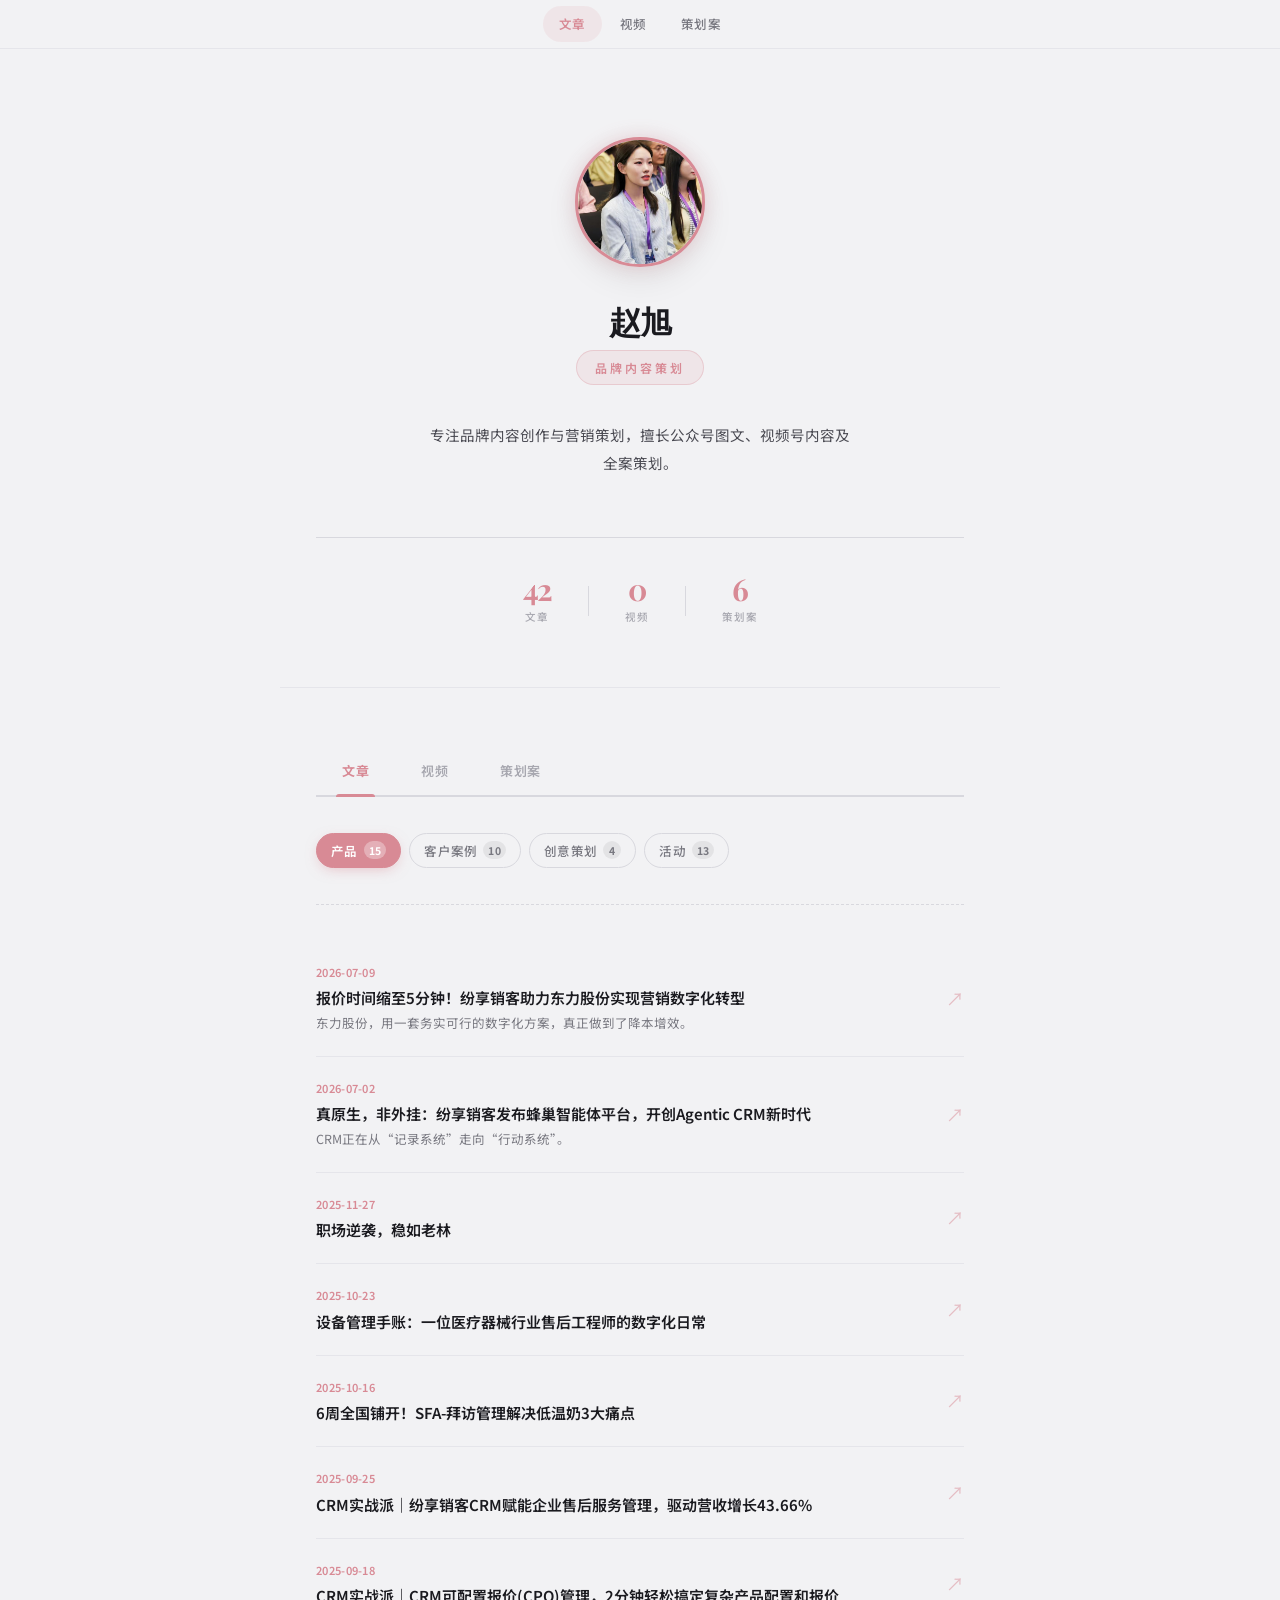
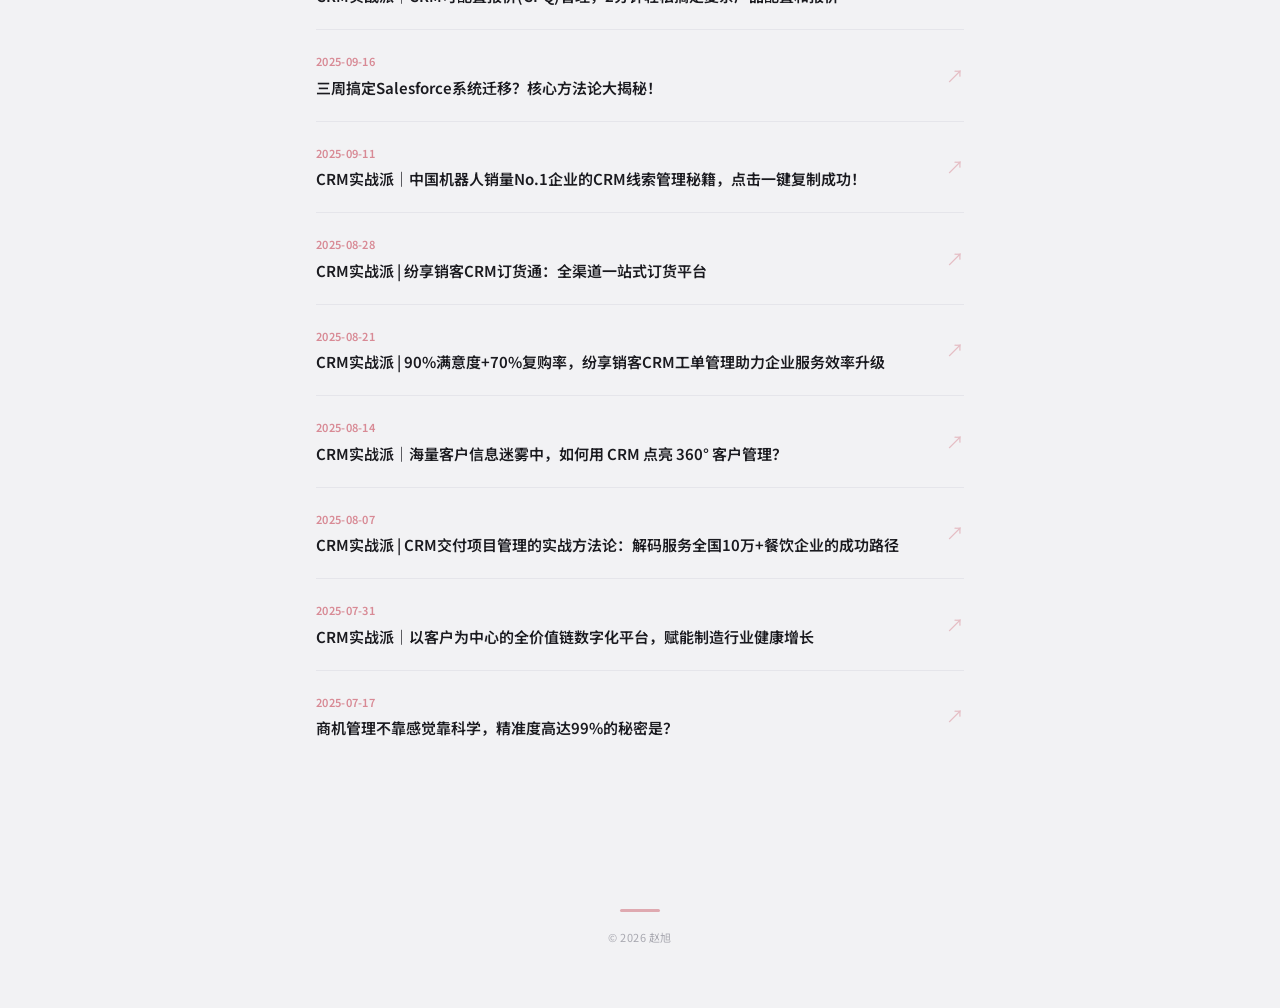
==== commit 82ce5c55: "视频模块改造为5分类结构（产品/活动/口播/访谈/创意策划），与文章同样式 + 外链跳转" ====
--- a/index.html
+++ b/index.html
@@ -9,7 +9,7 @@
   <meta http-equiv="Pragma" content="no-cache">
   <meta http-equiv="Expires" content="0">
   <title>赵旭 — 个人作品集</title>
-  <link rel="stylesheet" href="./css/style.css?v=20260709b">
+  <link rel="stylesheet" href="./css/style.css?v=20260709c">
 </head>
 <body>
 
@@ -82,7 +82,8 @@
   </div>
 
   <div class="content-section" id="section-videos">
-    <div class="content-grid content-grid--video" id="grid-videos"></div>
+    <div class="subtab-bar" id="subtab-bar-videos"></div>
+    <div class="content-grid" id="grid-videos"></div>
     <div class="empty-state" id="empty-videos">
       <h3 class="empty-state__title">暂无视频</h3>
       <p class="empty-state__desc">视频作品将在添加后在此展示</p>
@@ -104,21 +105,6 @@
   <p>&copy; 2026 赵旭</p>
 </footer>
 
-<!-- 视频播放弹窗 -->
-<div class="modal" id="video-modal">
-  <div class="modal__overlay"></div>
-  <div class="modal__container modal__container--video">
-    <button class="modal__close" id="video-modal-close">&times;</button>
-    <div class="modal__video-wrap">
-      <video id="video-player" controls playsinline></video>
-    </div>
-    <div class="modal__info">
-      <h3 class="modal__title" id="video-modal-title"></h3>
-      <p class="modal__desc" id="video-modal-desc"></p>
-    </div>
-  </div>
-</div>
-
 <!-- PDF 查看弹窗 -->
 <div class="modal" id="pdf-modal">
   <div class="modal__overlay"></div>
@@ -134,6 +120,6 @@
   </div>
 </div>
 
-<script src="./js/app.js?v=20260709b"></script>
+<script src="./js/app.js?v=20260709c"></script>
 </body>
 </html>
--- a/css/style.css
+++ b/css/style.css
@@ -275,11 +275,6 @@
 .content-grid {
   display: flex; flex-direction: column; gap: 0;
 }
-.content-grid--video {
-  display: grid;
-  grid-template-columns: repeat(2, 1fr);
-  gap: var(--gap-sm);
-}
 
 /* ================================================
    文章卡片
@@ -326,59 +321,8 @@
 .article-card:hover .article-card__arrow { opacity: 1; transform: translateX(4px); }
 
 /* ================================================
-   视频卡片
-   ================================================ */
-.video-card {
-  background: var(--bg-card);
-  border-radius: var(--r-md);
-  overflow: hidden; cursor: pointer;
-  transition: all 0.3s cubic-bezier(0.4, 0, 0.2, 1);
-  border: 1px solid var(--border-light);
-}
-.video-card:hover {
-  border-color: var(--accent);
-  box-shadow: 0 8px 28px rgba(0, 0, 0, 0.06), 0 0 0 1px var(--accent), 0 0 24px rgba(216, 138, 149, 0.15);
-  transform: translateY(-4px);
-}
-.video-card__preview {
-  position: relative; aspect-ratio: 16/9;
-  background: linear-gradient(135deg, var(--bg-tag), rgba(216, 138, 149, 0.05)); overflow: hidden;
-}
-.video-card__preview img { width: 100%; height: 100%; object-fit: cover; }
-.video-card__play {
-  position: absolute; top: 50%; left: 50%; transform: translate(-50%, -50%);
-  width: 52px; height: 52px; border-radius: 50%;
-  background: var(--accent);
-  display: flex; align-items: center; justify-content: center;
-  box-shadow: 0 4px 20px rgba(216, 138, 149, 0.45);
-  transition: all 0.3s cubic-bezier(0.4, 0, 0.2, 1);
-}
-.video-card__play::after {
-  content: ''; display: block;
-  width: 0; height: 0; border-style: solid;
-  border-width: 9px 0 9px 16px;
-  border-color: transparent transparent transparent #fff;
-  margin-left: 3px;
-}
-.video-card:hover .video-card__play {
-  transform: translate(-50%, -50%) scale(1.15);
-  background: var(--accent-hover);
-  box-shadow: 0 6px 28px rgba(216, 138, 149, 0.55);
-}
-.video-card__duration {
-  position: absolute; bottom: 8px; right: 8px;
-  background: var(--accent); color: #fff;
-  font-size: 11px; font-weight: 700; padding: 3px 8px;
-  border-radius: 3px; letter-spacing: 0.3px;
-}
-.video-card__body { padding: 14px 16px 16px; }
-.video-card__title {
-  font-size: 13.5px; font-weight: 600; line-height: 1.5;
-  overflow: hidden; display: -webkit-box; -webkit-line-clamp: 2; -webkit-box-orient: vertical;
-  margin-bottom: 6px;
-  color: var(--text-1);
-}
-.video-card__date { font-size: 11px; color: var(--accent); font-weight: 600; letter-spacing: 0.3px; }
+   视频卡片 — 复用 .article-card 样式（点击外链跳转）
+   ================================================ */
 
 /* ================================================
    策划案卡片
@@ -592,9 +536,6 @@
   }
   .hero__stats { gap: var(--gap-md); flex-wrap: wrap; }
   .hero__stat-num { font-size: 26px; }
-
-  /* 视频单列 */
-  .content-grid--video { grid-template-columns: 1fr; }
 
   /* 文章卡片移动端 */
   .article-card__title { font-size: 14px; }
@@ -664,14 +605,6 @@
   .article-card__desc { font-size: 12px; -webkit-line-clamp: 2; }
   .article-card__date { font-size: 10.5px; }
 
-  /* 视频卡片紧凑 */
-  .video-card__body { padding: 11px 12px 13px; }
-  .video-card__title { font-size: 13px; }
-  .video-card__date { font-size: 10.5px; }
-  .video-card__play { width: 44px; height: 44px; }
-  .video-card__play::after { border-width: 7px 0 7px 12px; }
-  .video-card__duration { font-size: 10px; padding: 2px 6px; bottom: 6px; right: 6px; }
-
   /* 策划案卡片紧凑 */
   .plan-card { padding: 14px 0; gap: 12px; }
   .plan-card__icon { width: 36px; height: 36px; font-size: 15px; }
@@ -696,10 +629,9 @@
   .hero__name { font-size: 28px; }
 }
 
-/* ---- 平板（769-1024px）— 视频2列，容器稍宽 ---- */
+/* ---- 平板（769-1024px）— 容器稍宽 ---- */
 @media (min-width: 769px) and (max-width: 1024px) {
   :root { --max-w: 760px; }
-  .content-grid--video { grid-template-columns: repeat(2, 1fr); }
 }
 
 /* ---- 桌面（≥1025px）— 容器居中 ---- */
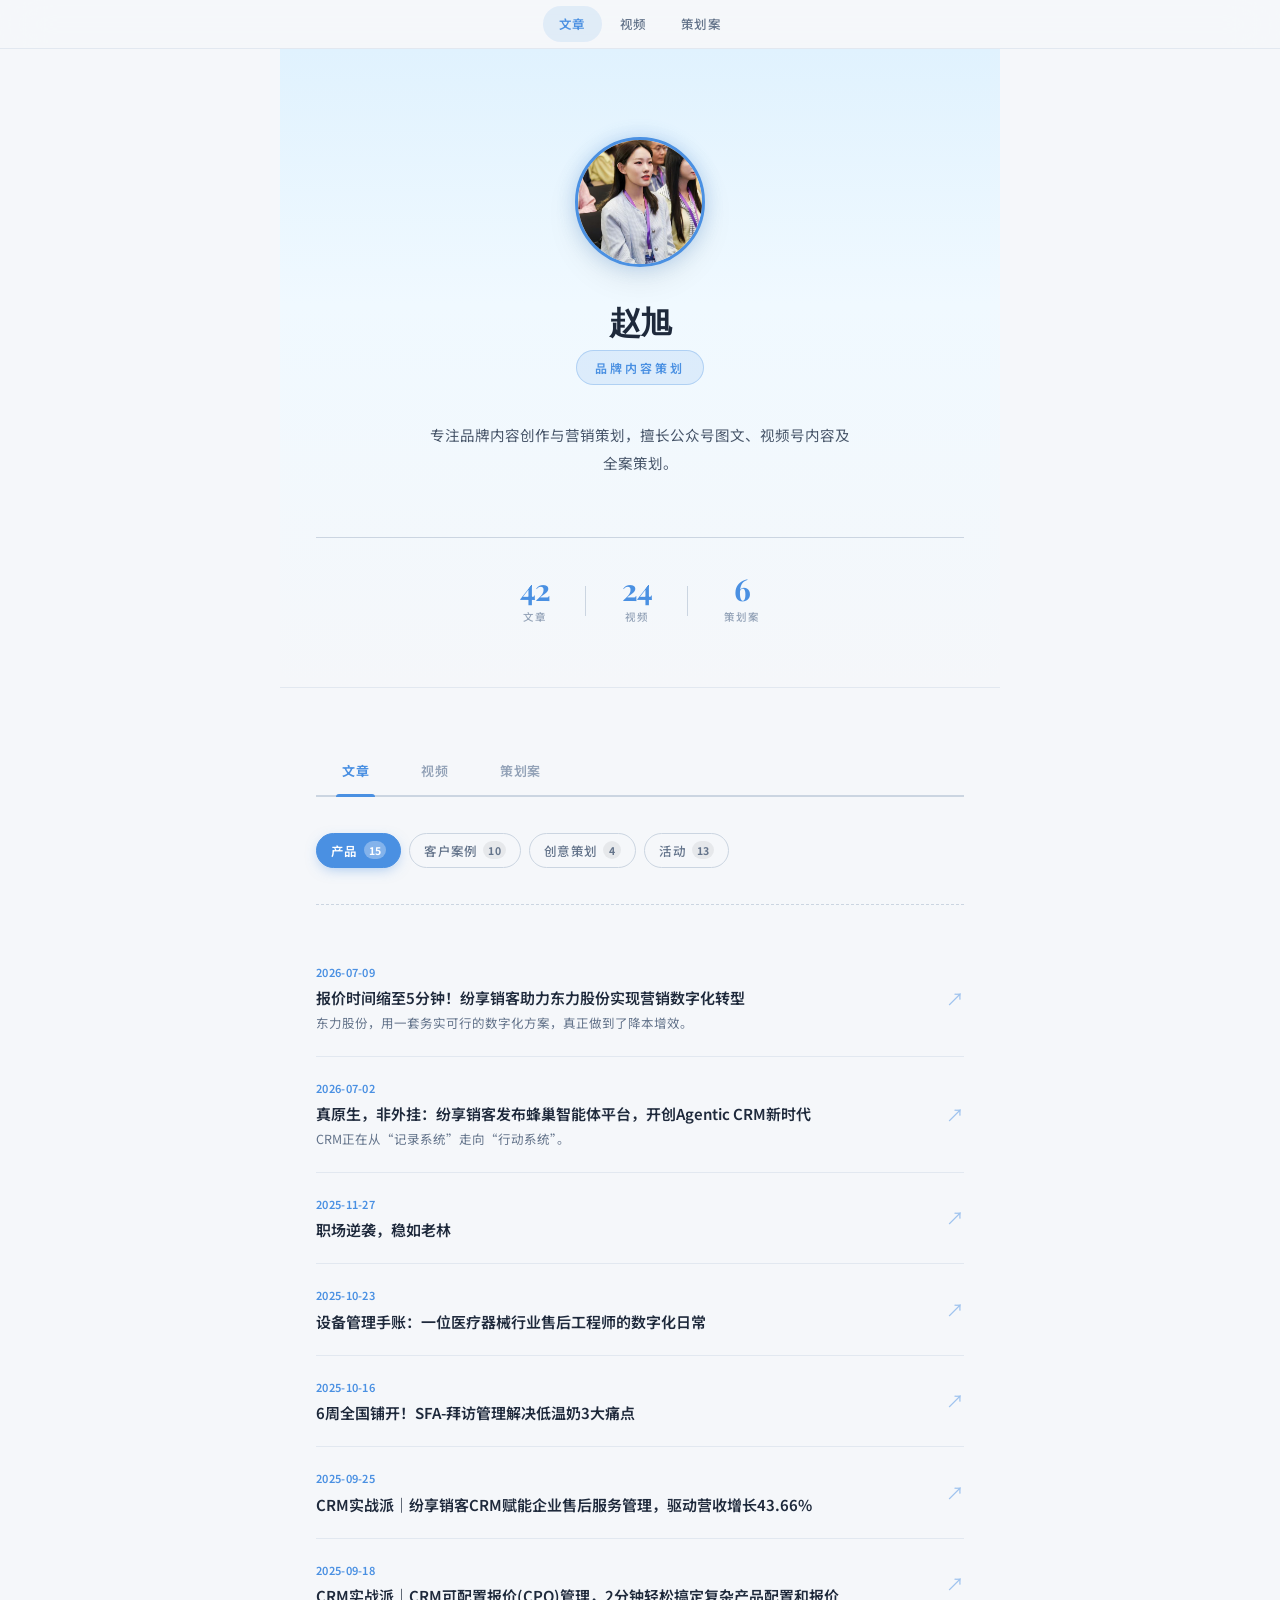
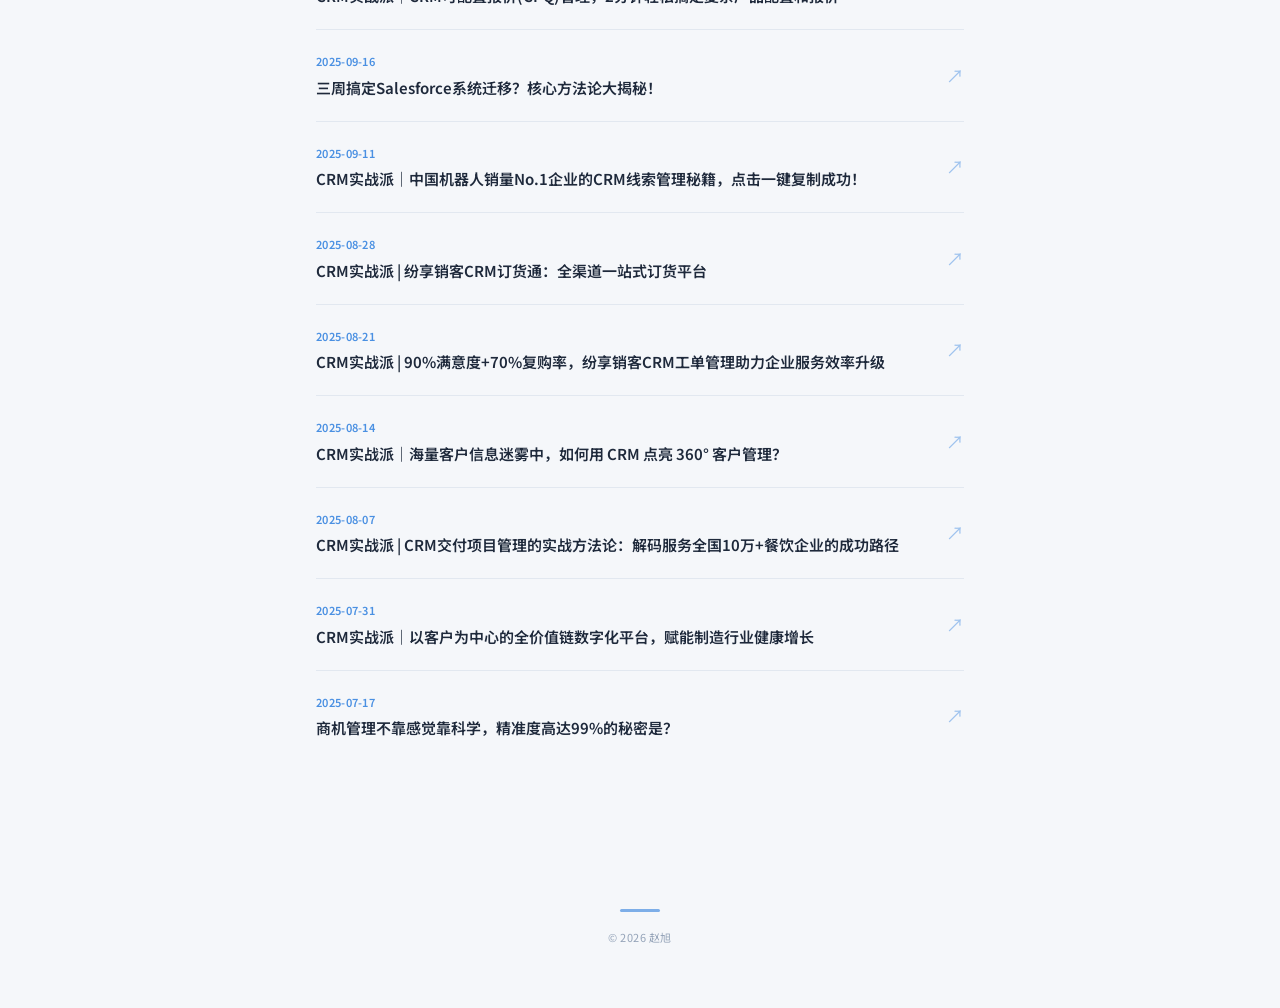
==== commit f333485e: "配色改为蓝白银科技风：浅蓝渐变hero + 银灰边框 + 蓝色强调色" ====
--- a/index.html
+++ b/index.html
@@ -3,13 +3,13 @@
 <head>
   <meta charset="UTF-8">
   <meta name="viewport" content="width=device-width, initial-scale=1.0">
-  <meta name="theme-color" content="#F2F2F4">
+  <meta name="theme-color" content="#F5F7FA">
   <meta name="color-scheme" content="light">
   <meta http-equiv="Cache-Control" content="no-cache, no-store, must-revalidate">
   <meta http-equiv="Pragma" content="no-cache">
   <meta http-equiv="Expires" content="0">
   <title>赵旭 — 个人作品集</title>
-  <link rel="stylesheet" href="./css/style.css?v=20260709c">
+  <link rel="stylesheet" href="./css/style.css?v=20260709d">
 </head>
 <body>
 
@@ -120,6 +120,6 @@
   </div>
 </div>
 
-<script src="./js/app.js?v=20260709c"></script>
+<script src="./js/app.js?v=20260709d"></script>
 </body>
 </html>
--- a/css/style.css
+++ b/css/style.css
@@ -1,32 +1,31 @@
 @import url('https://fonts.googleapis.com/css2?family=Noto+Sans+SC:wght@300;400;500;600;700&family=Playfair+Display:ital,wght@0,500;0,600;0,700;1,400&display=swap');
 
 /* ================================================
-   赵旭个人作品集 — 浅灰 · 灰粉 · 莫兰迪
-   配色灵感：pudding.cool 灰粉系
+   赵旭个人作品集 — 蓝 · 白 · 银 · 清爽科技风
    ================================================ */
 :root {
-  /* 背景 — 浅灰（不用纯白，更柔和有层次） */
-  --bg:           #F2F2F4;
+  /* 背景 — 偏冷的浅灰白 */
+  --bg:           #F5F7FA;
   --bg-card:      #FFFFFF;
-  --bg-hover:     #FAFAFC;
-  --bg-tag:       #ECECF0;
-
-  /* 文字 — 深色 */
-  --text-1:       #1A1A1F;
-  --text-2:       #4A4A52;
-  --text-3:       #787880;
-  --text-4:       #A8A8B0;
-
-  /* 强调色 — 灰粉/脏粉 */
-  --accent:       #D88A95;       /* 主灰粉（在浅底上稍深一些更显眼） */
-  --accent-hover: #C77B86;       /* 深一点的灰粉 */
-  --accent-soft:  rgba(216, 138, 149, 0.12);
-  --accent-glow:  rgba(216, 138, 149, 0.30);
-  --accent-light: #E8A4AE;       /* 浅一点的灰粉 */
-
-  /* 边框 — 浅灰 */
-  --border:       #D8D8DE;
-  --border-light: #E5E5EA;
+  --bg-hover:     #EFF6FF;
+  --bg-tag:       #E2E8F0;
+
+  /* 文字 — 深蓝灰 */
+  --text-1:       #1E293B;
+  --text-2:       #475569;
+  --text-3:       #64748B;
+  --text-4:       #94A3B8;
+
+  /* 强调色 — 明亮蓝 */
+  --accent:       #4A90E2;
+  --accent-hover: #357ABD;
+  --accent-soft:  rgba(74, 144, 226, 0.12);
+  --accent-glow:  rgba(74, 144, 226, 0.30);
+  --accent-light: #6BA7E8;
+
+  /* 边框 — 银灰 */
+  --border:       #CBD5E1;
+  --border-light: #E2E8F0;
 
   /* 圆角 */
   --r-sm: 3px; --r-md: 8px; --r-lg: 12px;
@@ -55,11 +54,11 @@
 }
 
 /* ================================================
-   导航 — 浅灰毛玻璃 + 灰粉品牌色
+   导航 — 银白毛玻璃 + 蓝色品牌色
    ================================================ */
 .site-nav {
   position: sticky; top: 0; z-index: 100;
-  background: rgba(242, 242, 244, 0.88);
+  background: rgba(245, 247, 250, 0.88);
   backdrop-filter: blur(24px) saturate(180%);
   -webkit-backdrop-filter: blur(24px) saturate(180%);
   border-bottom: 1px solid var(--border-light);
@@ -103,20 +102,22 @@
 }
 
 /* ================================================
-   Hero — 居中 · 大头像 · 灰粉点缀
+   Hero — 居中 · 大头像 · 蓝色点缀 + 浅蓝渐变
    ================================================ */
 .hero {
   max-width: var(--max-w); margin: 0 auto;
   padding: var(--gap-xl) var(--gap-md) var(--gap-lg);
   text-align: center;
   position: relative;
+  background: linear-gradient(180deg, #E0F2FE 0%, #F0F9FF 40%, var(--bg) 100%);
+  border-radius: 0 0 24px 24px;
 }
 .hero__avatar {
   width: 130px; height: 130px; border-radius: 50%;
   overflow: hidden;
   margin: 0 auto var(--gap-md);
   border: 3px solid var(--accent);
-  box-shadow: 0 0 18px rgba(216, 138, 149, 0.30), 0 12px 32px rgba(0, 0, 0, 0.08);
+  box-shadow: 0 0 18px rgba(74, 144, 226,0.30), 0 12px 32px rgba(0, 0, 0, 0.08);
   background: var(--bg-tag);
   display: flex; align-items: center; justify-content: center;
   flex-shrink: 0;
@@ -125,7 +126,7 @@
 }
 .hero__avatar:hover {
   transform: scale(1.05);
-  box-shadow: 0 0 28px rgba(216, 138, 149, 0.45), 0 18px 40px rgba(0, 0, 0, 0.12);
+  box-shadow: 0 0 28px rgba(74, 144, 226,0.45), 0 18px 40px rgba(0, 0, 0, 0.12);
 }
 .hero__avatar img {
   width: 100%; height: 100%; object-fit: cover; display: block;
@@ -248,7 +249,7 @@
   background: var(--accent);
   border-color: var(--accent);
   font-weight: 600;
-  box-shadow: 0 4px 14px -4px rgba(216, 138, 149, 0.55);
+  box-shadow: 0 4px 14px -4px rgba(74, 144, 226,0.55);
 }
 .subtab-btn__count {
   display: inline-flex; align-items: center; justify-content: center;
@@ -294,7 +295,7 @@
   padding-right: var(--gap-sm);
   border-radius: var(--r-sm);
   border-color: transparent;
-  box-shadow: 0 4px 16px rgba(216, 138, 149, 0.10);
+  box-shadow: 0 4px 16px rgba(74, 144, 226,0.10);
 }
 .article-card__body { flex: 1; min-width: 0; }
 .article-card__title {
@@ -341,11 +342,11 @@
   padding-right: var(--gap-sm);
   border-radius: var(--r-sm);
   border-color: transparent;
-  box-shadow: 0 4px 16px rgba(216, 138, 149, 0.08);
+  box-shadow: 0 4px 16px rgba(74, 144, 226,0.08);
 }
 .plan-card__icon {
   width: 44px; height: 44px; border-radius: var(--r-sm);
-  background: linear-gradient(135deg, var(--accent-soft), rgba(216, 138, 149, 0.10));
+  background: linear-gradient(135deg, var(--accent-soft), rgba(74, 144, 226,0.10));
   display: flex; align-items: center; justify-content: center;
   font-size: 17px; flex-shrink: 0;
   transition: all 0.25s;
@@ -371,7 +372,7 @@
   color: #fff; background: var(--accent);
   padding: 4px 12px; border-radius: 999px;
   text-transform: uppercase;
-  box-shadow: 0 2px 8px rgba(216, 138, 149, 0.35);
+  box-shadow: 0 2px 8px rgba(74, 144, 226,0.35);
 }
 .plan-card__arrow {
   font-size: 18px; color: var(--accent); flex-shrink: 0;
@@ -429,7 +430,7 @@
   color: #fff; font-size: 18px;
   cursor: pointer; transition: all 0.2s;
   display: flex; align-items: center; justify-content: center;
-  box-shadow: 0 2px 12px rgba(216, 138, 149, 0.35);
+  box-shadow: 0 2px 12px rgba(74, 144, 226,0.35);
 }
 .modal__close:hover { background: var(--accent-hover); transform: scale(1.1); }
 .modal__video-wrap { width: 100%; aspect-ratio: 16/9; background: #000; }
@@ -454,11 +455,11 @@
   background: var(--accent); color: #fff;
   text-decoration: none; transition: all 0.25s;
   white-space: nowrap; letter-spacing: 0.5px;
-  box-shadow: 0 2px 12px rgba(216, 138, 149, 0.35);
+  box-shadow: 0 2px 12px rgba(74, 144, 226,0.35);
 }
 .modal__download-btn:hover {
   background: var(--accent-hover);
-  box-shadow: 0 4px 20px rgba(216, 138, 149, 0.5);
+  box-shadow: 0 4px 20px rgba(74, 144, 226,0.5);
   transform: translateY(-1px);
 }
 
@@ -509,7 +510,7 @@
   .site-nav__links {
     display: none; position: absolute;
     top: var(--nav-h); left: 0; right: 0;
-    background: rgba(242, 242, 244, 0.98);
+    background: rgba(245, 247, 250, 0.98);
     backdrop-filter: blur(24px);
     -webkit-backdrop-filter: blur(24px);
     flex-direction: column; padding: 12px 20px;
@@ -649,7 +650,7 @@
 }
 
 /* ================================================
-   细节微交互 — 灰粉色调
+   细节微交互 — 蓝白色调
    ================================================ */
 
 ::selection {
@@ -668,9 +669,9 @@
 
 /* 头像脉冲光环动画 */
 @keyframes pulse-ring {
-  0% { box-shadow: 0 0 0 0 rgba(216, 138, 149, 0.35), 0 12px 32px rgba(0, 0, 0, 0.08); }
-  70% { box-shadow: 0 0 0 12px rgba(216, 138, 149, 0), 0 12px 32px rgba(0, 0, 0, 0.08); }
-  100% { box-shadow: 0 0 0 0 rgba(216, 138, 149, 0), 0 12px 32px rgba(0, 0, 0, 0.08); }
+  0% { box-shadow: 0 0 0 0 rgba(74, 144, 226,0.35), 0 12px 32px rgba(0, 0, 0, 0.08); }
+  70% { box-shadow: 0 0 0 12px rgba(74, 144, 226,0), 0 12px 32px rgba(0, 0, 0, 0.08); }
+  100% { box-shadow: 0 0 0 0 rgba(74, 144, 226,0), 0 12px 32px rgba(0, 0, 0, 0.08); }
 }
 .hero__avatar {
   animation: pulse-ring 2.5s ease-out infinite;
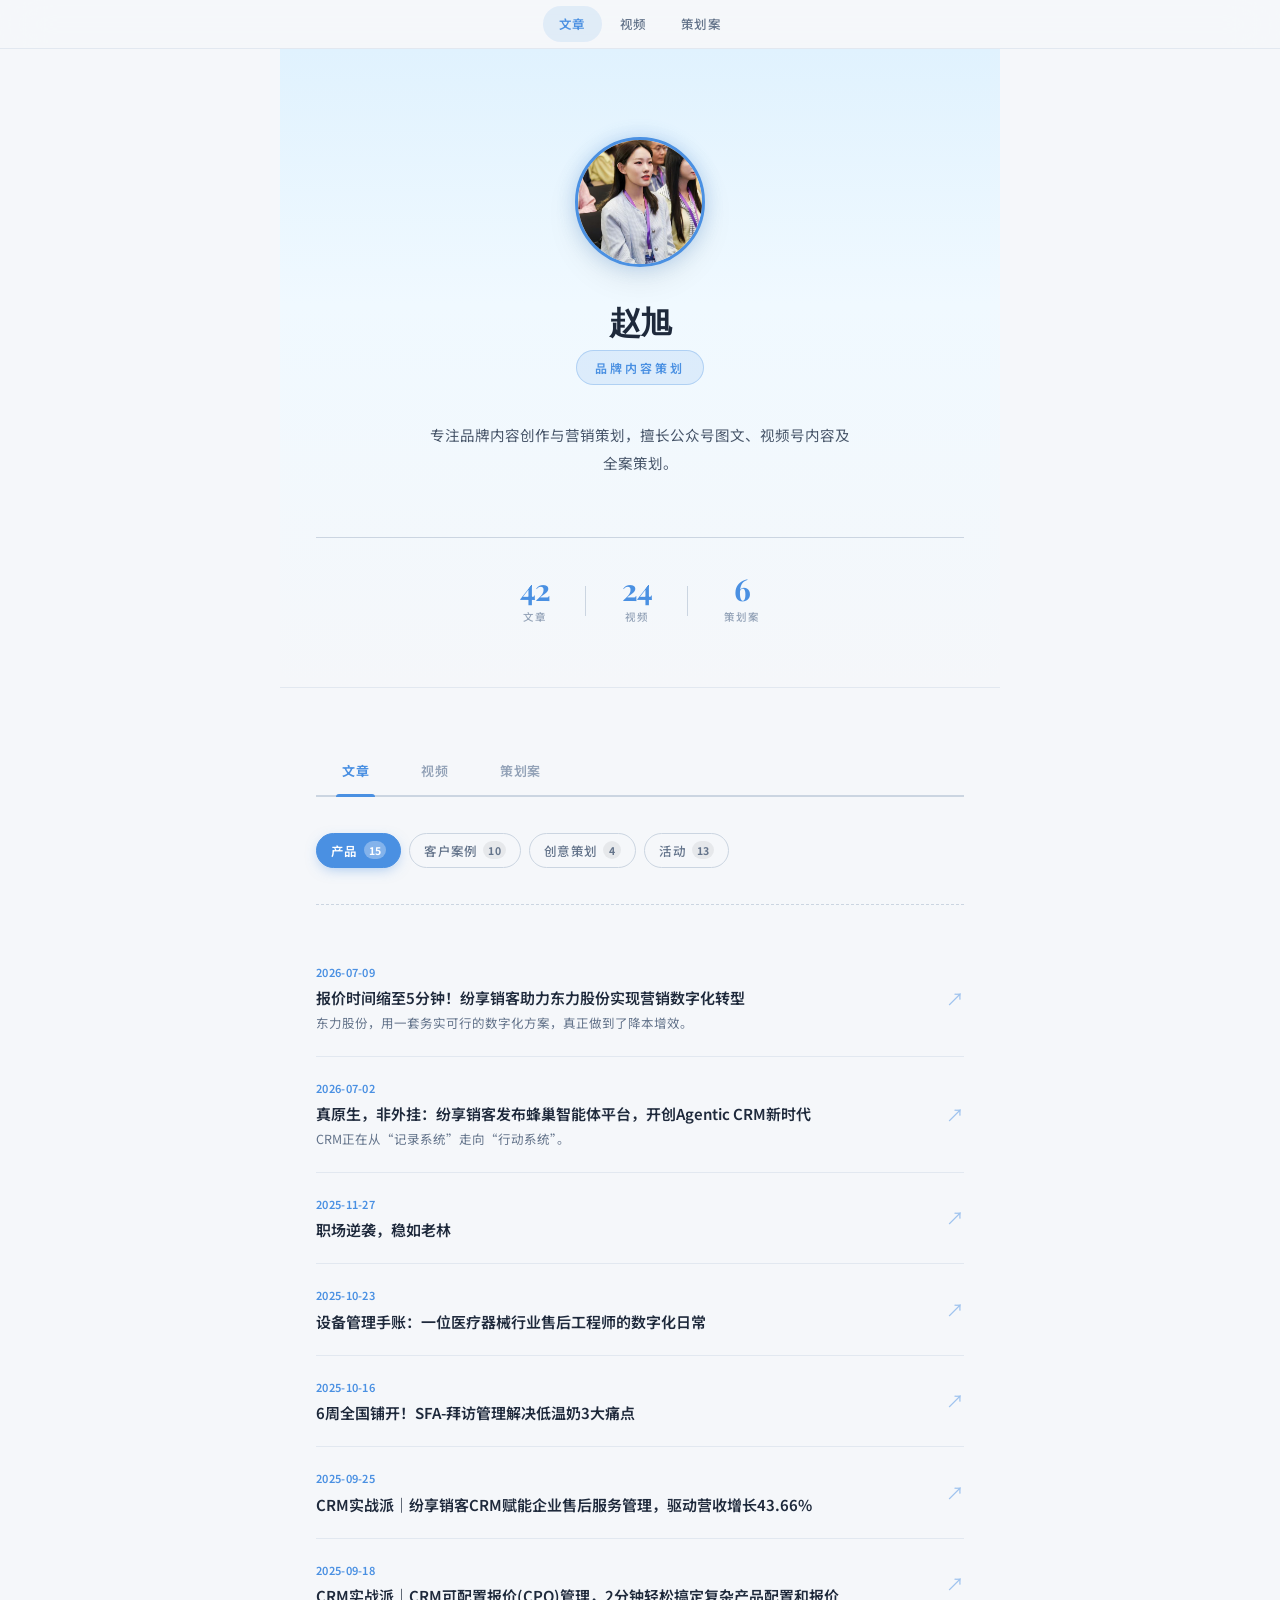
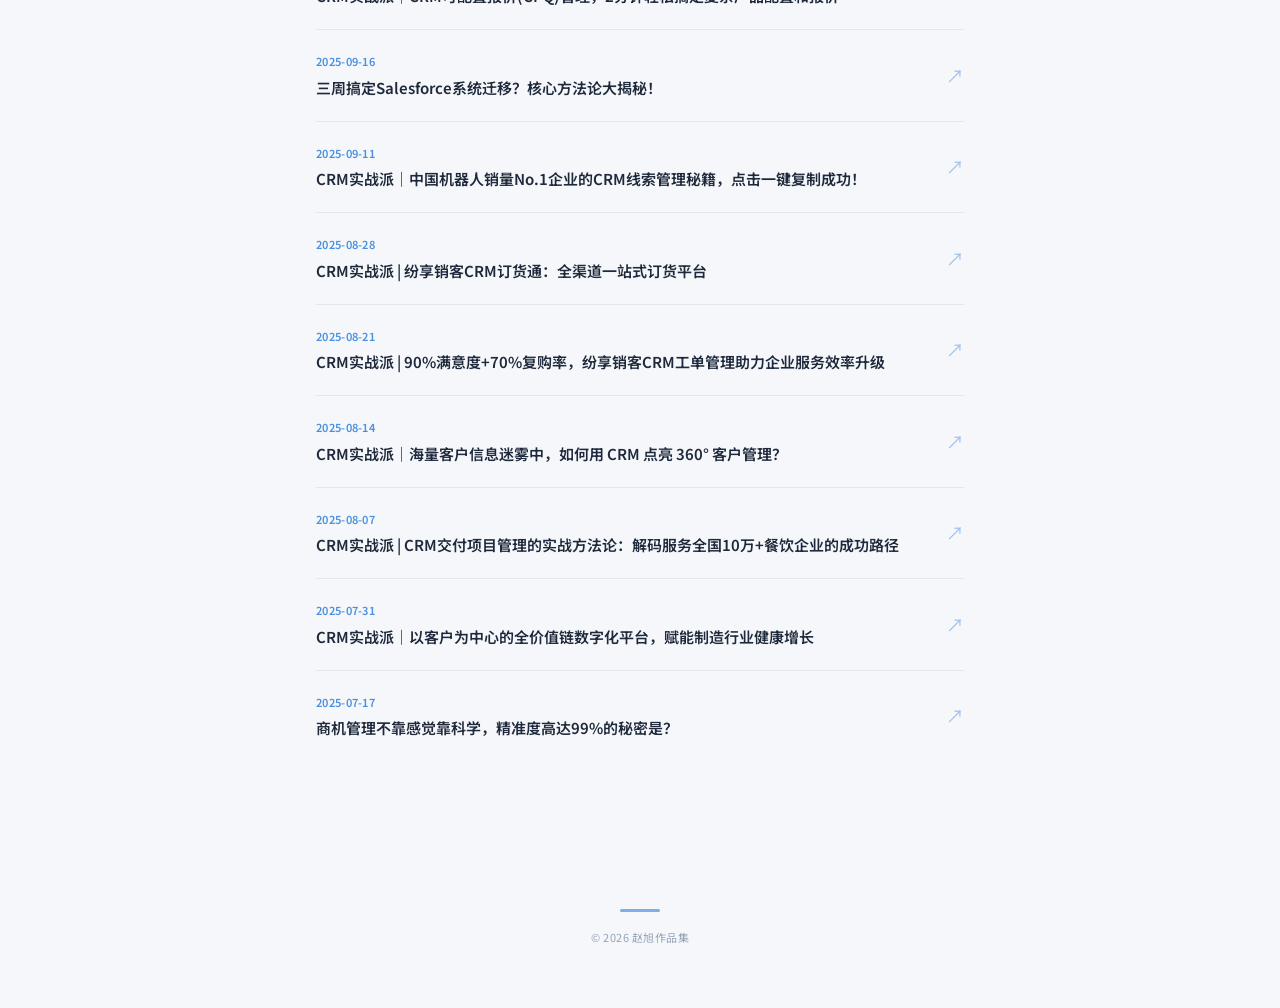
==== commit 0971d220: "页脚改为「© 2026 赵旭作品集」" ====
--- a/index.html
+++ b/index.html
@@ -102,7 +102,7 @@
 
 <!-- 页脚 -->
 <footer class="site-footer">
-  <p>&copy; 2026 赵旭</p>
+  <p>&copy; 2026 赵旭作品集</p>
 </footer>
 
 <!-- PDF 查看弹窗 -->
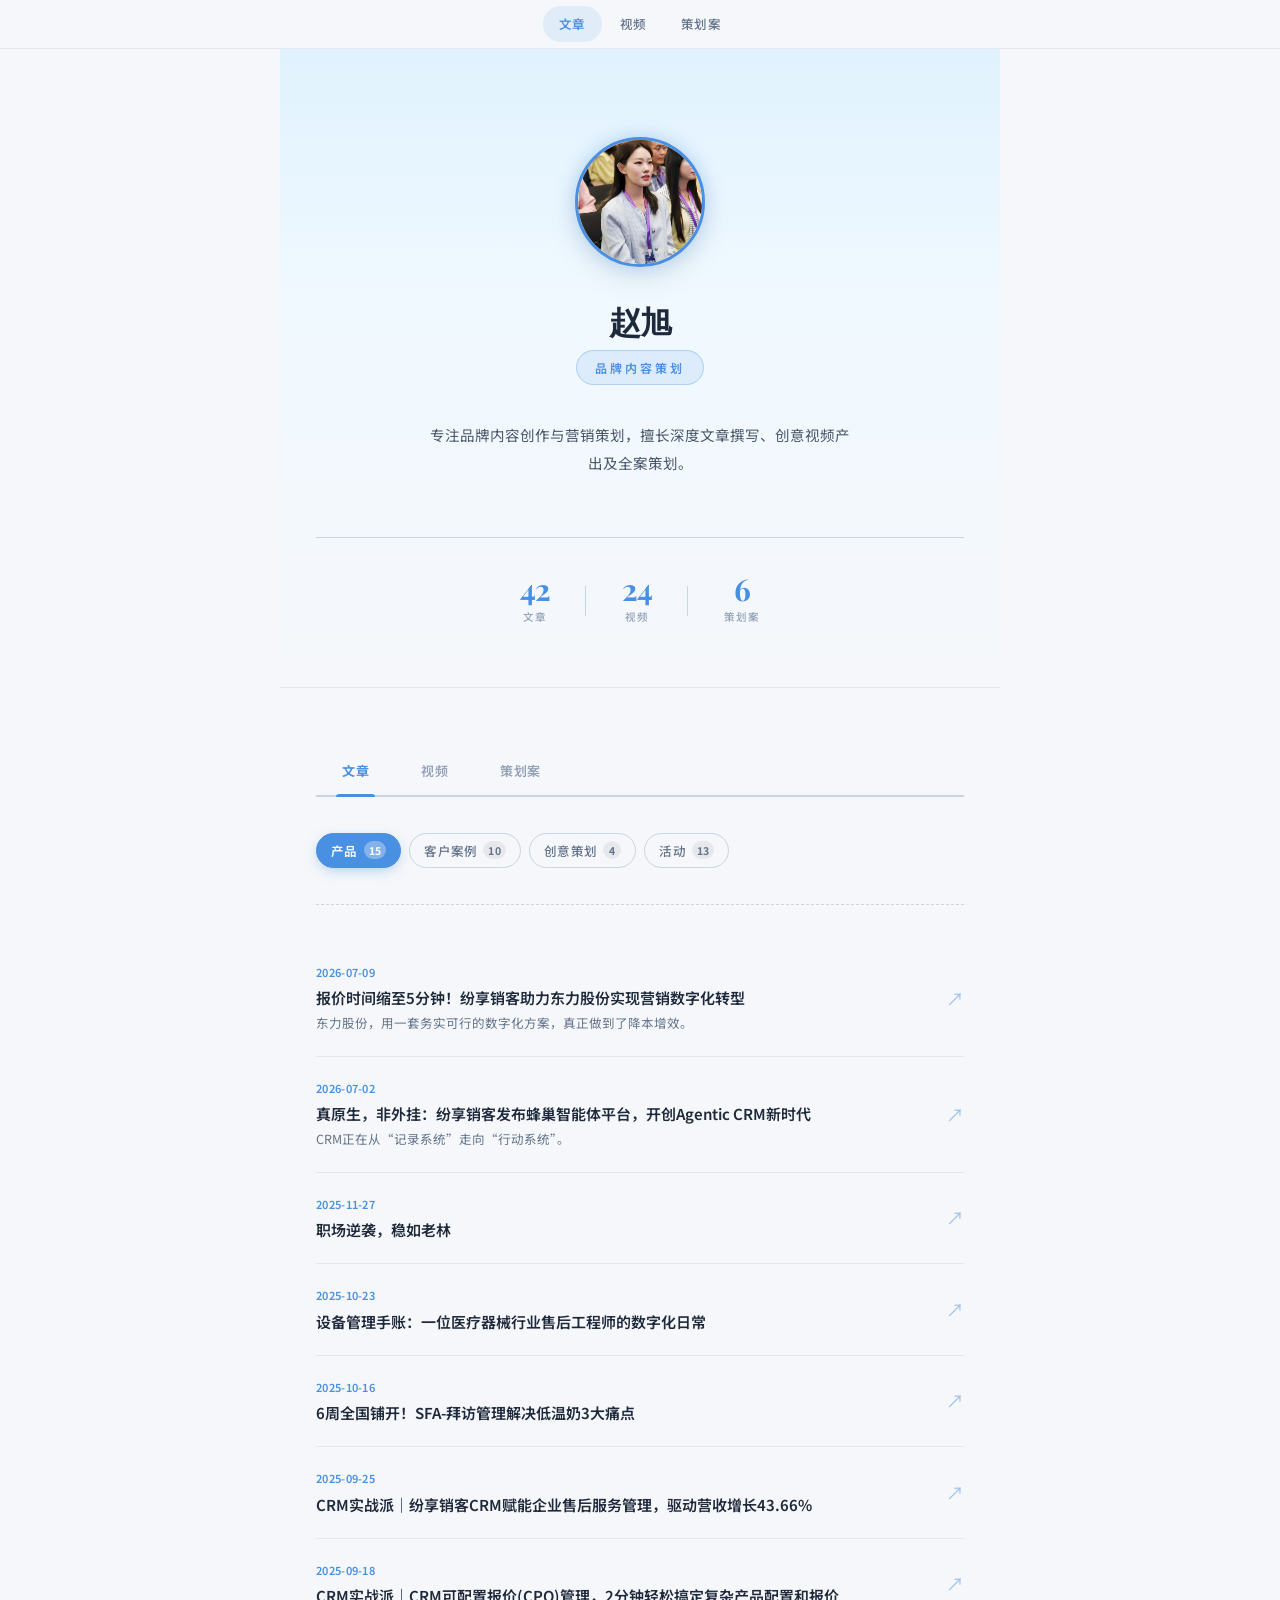
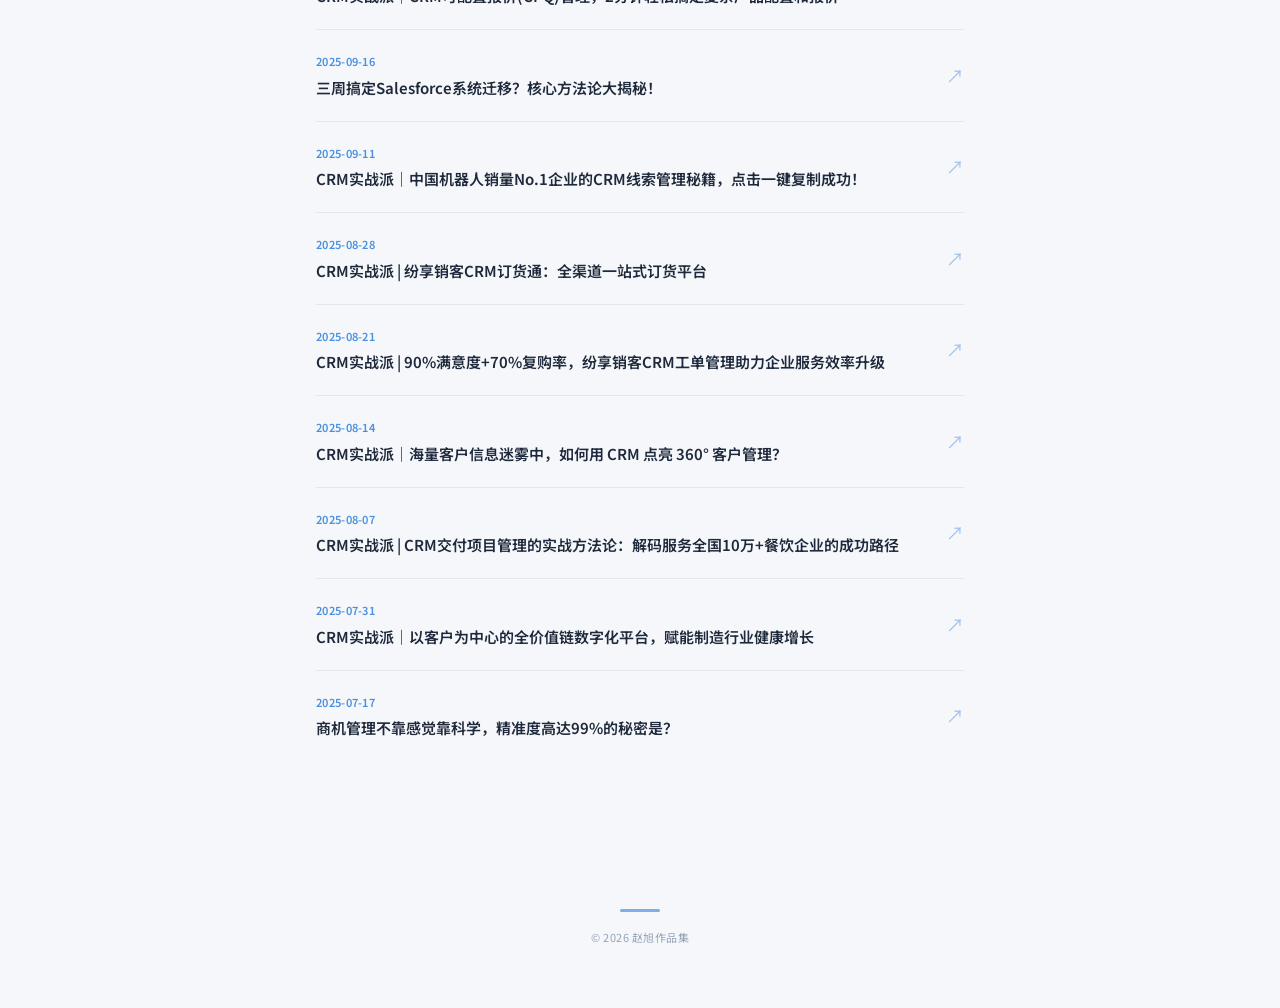
==== commit 63a7f01d: "bio文案改为：擅长深度文章撰写、创意视频产出及全案策划" ====
--- a/index.html
+++ b/index.html
@@ -9,7 +9,7 @@
   <meta http-equiv="Pragma" content="no-cache">
   <meta http-equiv="Expires" content="0">
   <title>赵旭 — 个人作品集</title>
-  <link rel="stylesheet" href="./css/style.css?v=20260709d">
+  <link rel="stylesheet" href="./css/style.css?v=20260709e">
 </head>
 <body>
 
@@ -39,7 +39,7 @@
       <p class="hero__title" id="hero-title">内容创作者</p>
     </div>
   </div>
-  <p class="hero__bio" id="hero-bio">专注品牌内容创作与营销策划，擅长公众号图文、视频号内容及全案策划。</p>
+  <p class="hero__bio" id="hero-bio">专注品牌内容创作与营销策划，擅长深度文章撰写、创意视频产出及全案策划。</p>
   <div class="hero__stats">
     <div class="hero__stat">
       <span class="hero__stat-num" id="stat-articles">0</span>
@@ -120,6 +120,6 @@
   </div>
 </div>
 
-<script src="./js/app.js?v=20260709d"></script>
+<script src="./js/app.js?v=20260709e"></script>
 </body>
 </html>
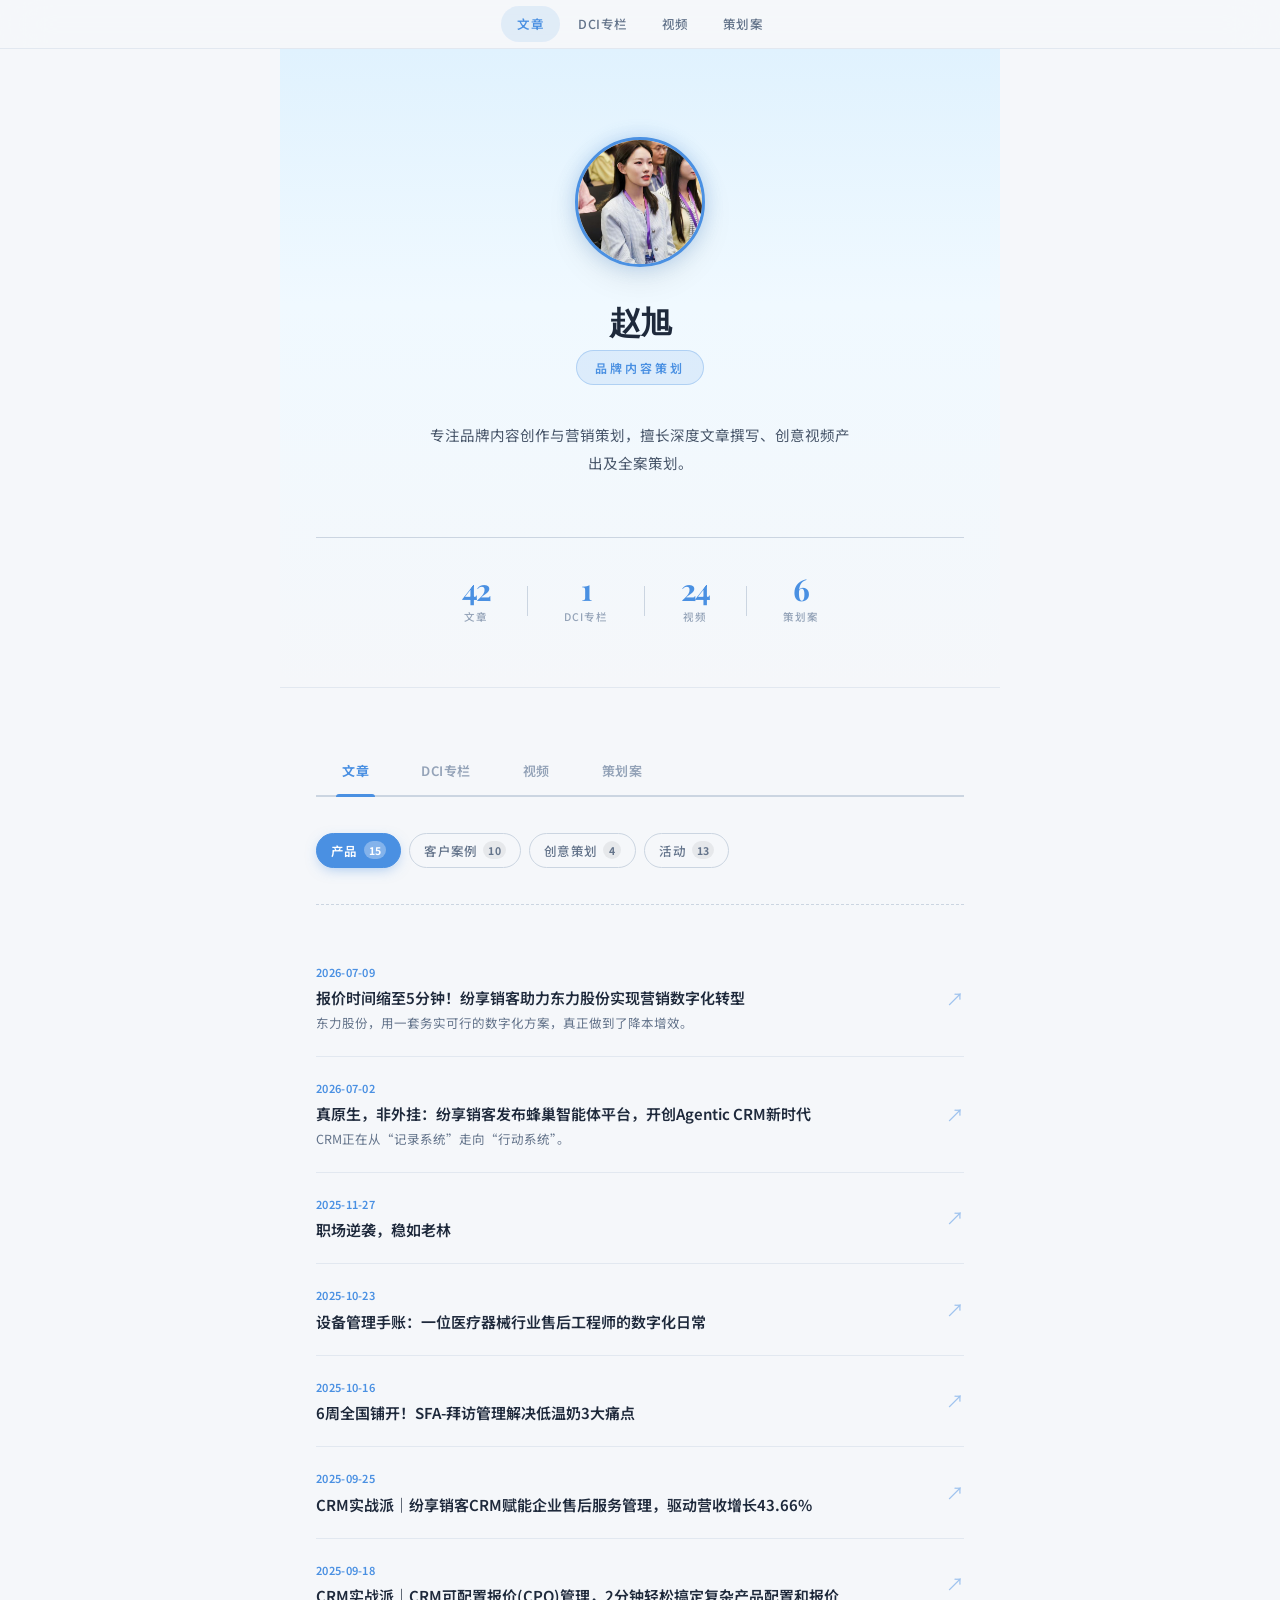
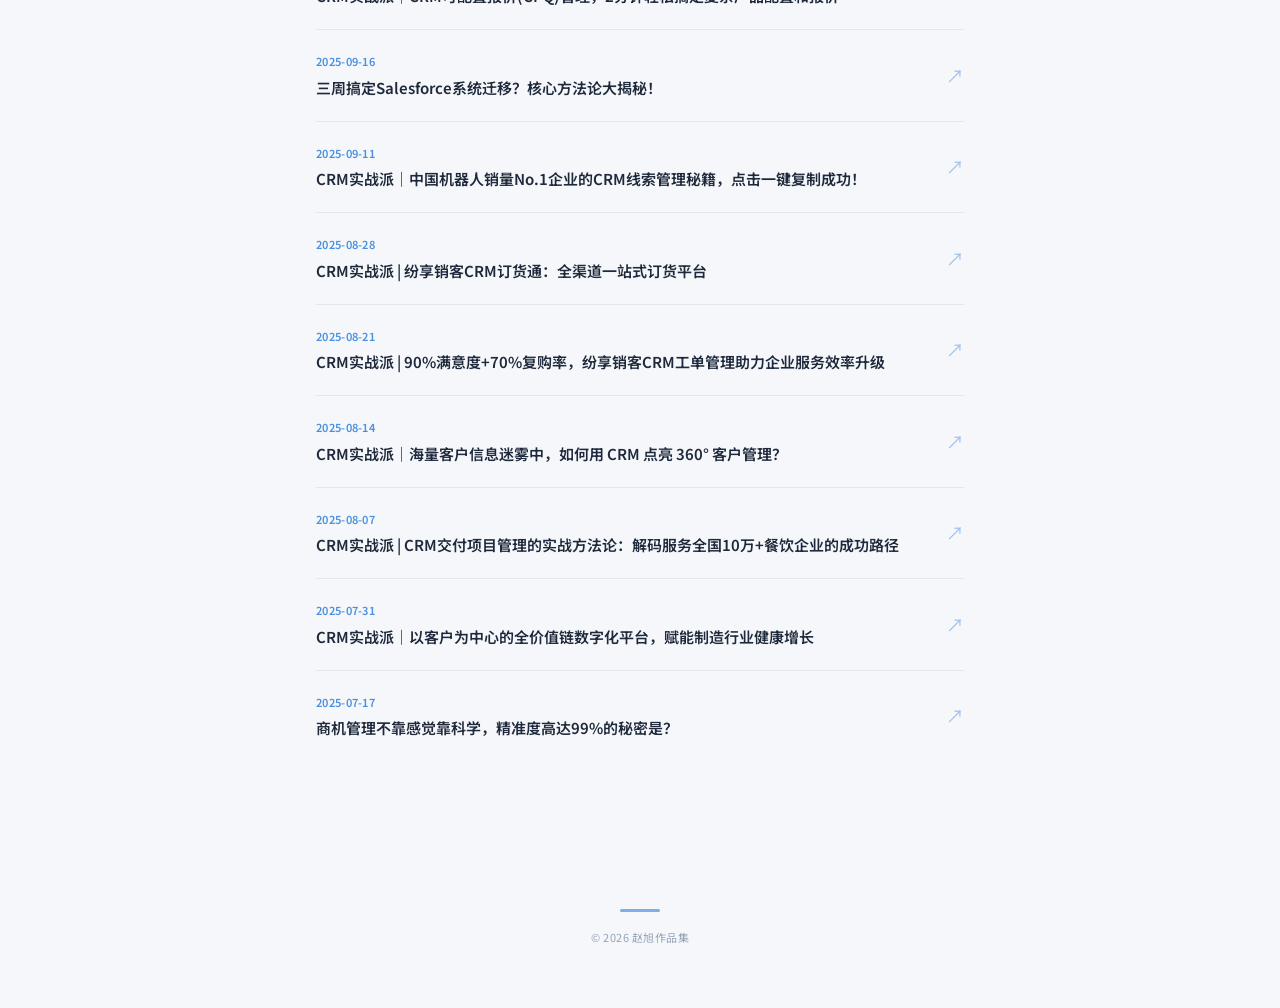
==== commit e0680b00: "feat: add DCI专栏 section with September 2025 issue PDF" ====
--- a/index.html
+++ b/index.html
@@ -9,7 +9,7 @@
   <meta http-equiv="Pragma" content="no-cache">
   <meta http-equiv="Expires" content="0">
   <title>赵旭 — 个人作品集</title>
-  <link rel="stylesheet" href="./css/style.css?v=20260709e">
+  <link rel="stylesheet" href="./css/style.css?v=20260723a">
 </head>
 <body>
 
@@ -18,6 +18,7 @@
   <div class="site-nav__inner">
     <div class="site-nav__links" id="nav-links">
       <a href="#" class="active" data-section="articles">文章</a>
+      <a href="#" data-section="dci">DCI专栏</a>
       <a href="#" data-section="videos">视频</a>
       <a href="#" data-section="plans">策划案</a>
     </div>
@@ -47,6 +48,11 @@
     </div>
     <div class="hero__stat-divider"></div>
     <div class="hero__stat">
+      <span class="hero__stat-num" id="stat-dci">0</span>
+      <span class="hero__stat-label">DCI专栏</span>
+    </div>
+    <div class="hero__stat-divider"></div>
+    <div class="hero__stat">
       <span class="hero__stat-num" id="stat-videos">0</span>
       <span class="hero__stat-label">视频</span>
     </div>
@@ -67,6 +73,7 @@
   <!-- 分类标签栏 -->
   <div class="tab-bar" id="tab-bar">
     <button class="tab-btn active" data-tab="articles">文章</button>
+    <button class="tab-btn" data-tab="dci">DCI专栏</button>
     <button class="tab-btn" data-tab="videos">视频</button>
     <button class="tab-btn" data-tab="plans">策划案</button>
   </div>
@@ -78,6 +85,14 @@
     <div class="empty-state" id="empty-articles">
       <h3 class="empty-state__title">暂无文章</h3>
       <p class="empty-state__desc">文章链接将在添加后在此展示</p>
+    </div>
+  </div>
+
+  <div class="content-section" id="section-dci">
+    <div class="content-grid" id="grid-dci"></div>
+    <div class="empty-state" id="empty-dci">
+      <h3 class="empty-state__title">暂无DCI专栏</h3>
+      <p class="empty-state__desc">DCI期刊将在添加后在此展示</p>
     </div>
   </div>
 
@@ -120,6 +135,6 @@
   </div>
 </div>
 
-<script src="./js/app.js?v=20260709e"></script>
+<script src="./js/app.js?v=20260723a"></script>
 </body>
 </html>
--- a/css/style.css
+++ b/css/style.css
@@ -162,6 +162,7 @@
   margin-top: var(--gap-lg);
   padding-top: var(--gap-md);
   border-top: 1px solid var(--border);
+  flex-wrap: wrap;
 }
 .hero__stat {
   display: flex; flex-direction: column; align-items: center; gap: 4px;
@@ -535,8 +536,9 @@
     white-space: nowrap;          /* 强制单行 */
     max-width: none;             /* 移除 420px 限制 */
   }
-  .hero__stats { gap: var(--gap-md); flex-wrap: wrap; }
-  .hero__stat-num { font-size: 26px; }
+  .hero__stats { gap: var(--gap-sm); flex-wrap: wrap; }
+  .hero__stat-num { font-size: 24px; }
+  .hero__stat-label { font-size: 10px; }
 
   /* 文章卡片移动端 */
   .article-card__title { font-size: 14px; }
@@ -588,9 +590,9 @@
     white-space: nowrap;
     max-width: none;
   }
-  .hero__stat-num { font-size: 22px; }
-  .hero__stat-label { font-size: 10px; }
-  .hero__stats { gap: var(--gap-sm); }
+  .hero__stat-num { font-size: 20px; }
+  .hero__stat-label { font-size: 9.5px; }
+  .hero__stats { gap: var(--gap-xs); }
 
   /* 导航品牌名稍小 */
   .site-nav__brand { font-size: 12px; letter-spacing: 1.2px; }
